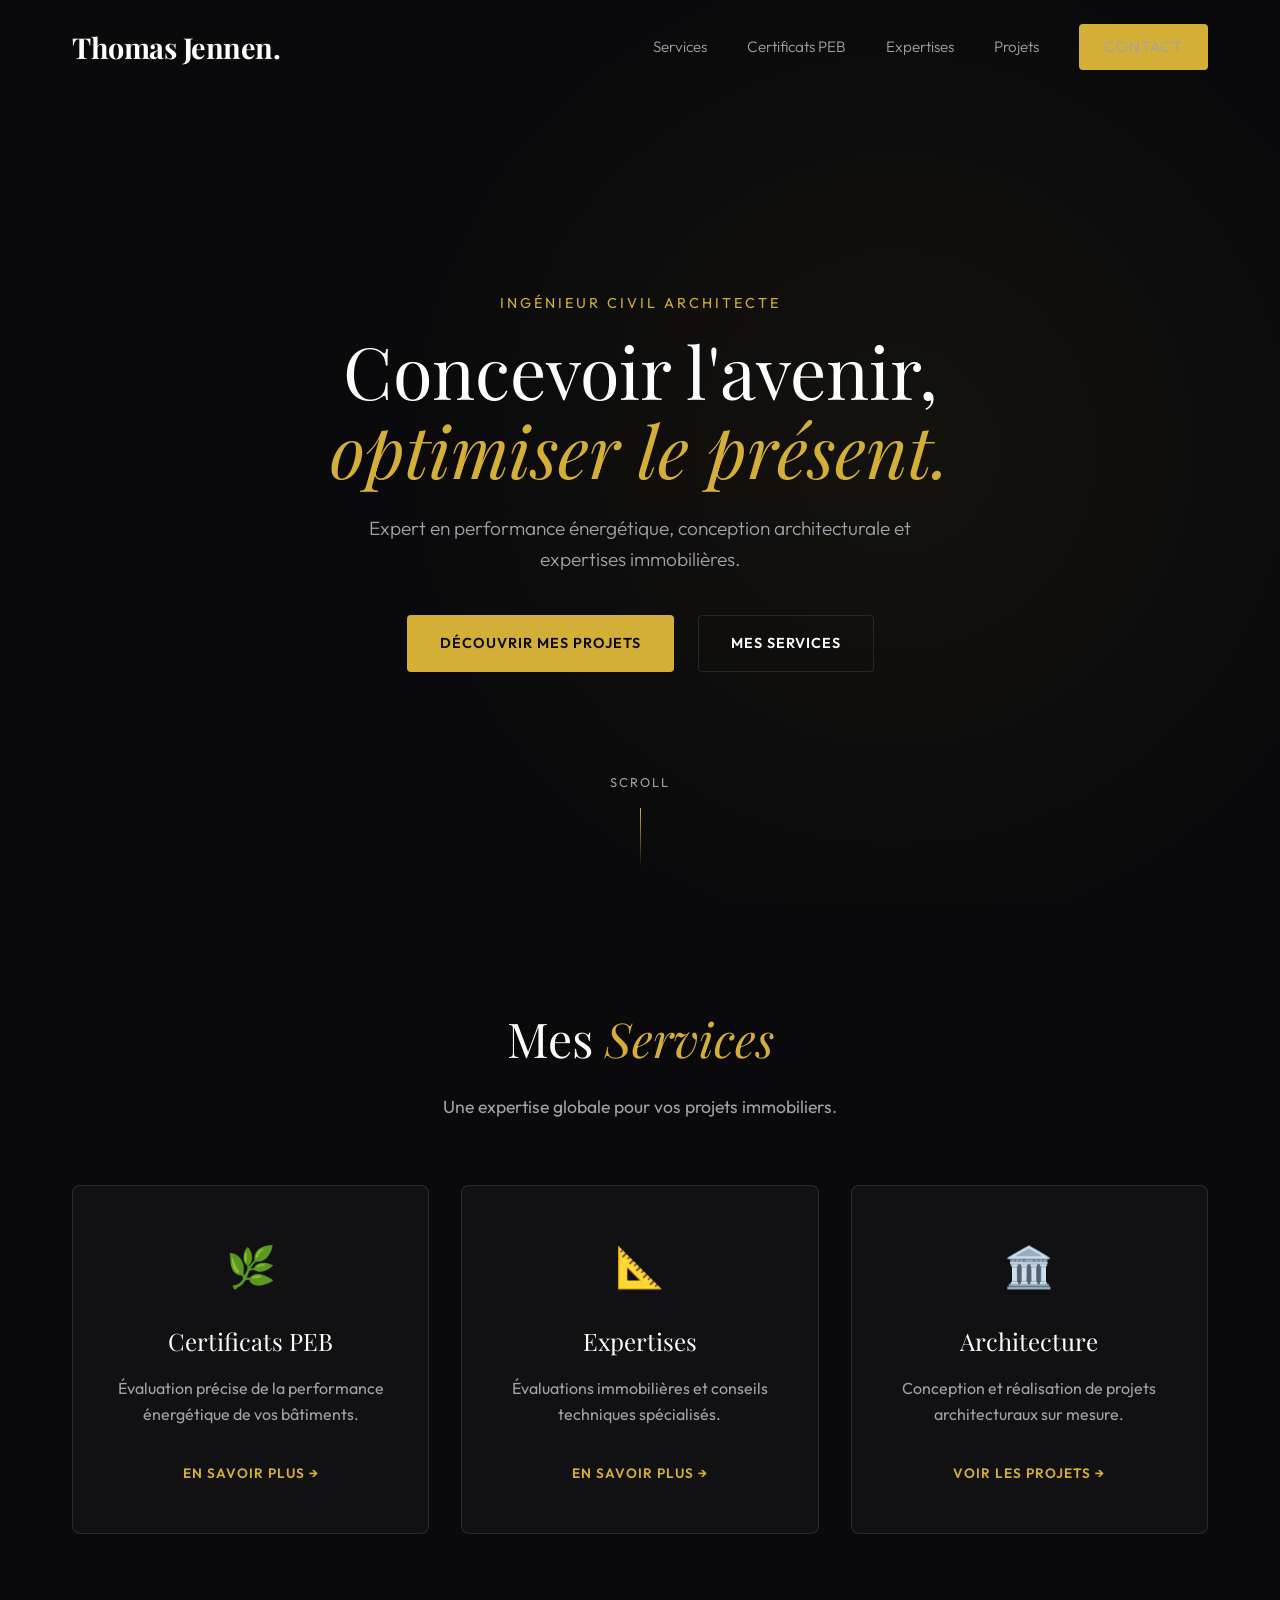
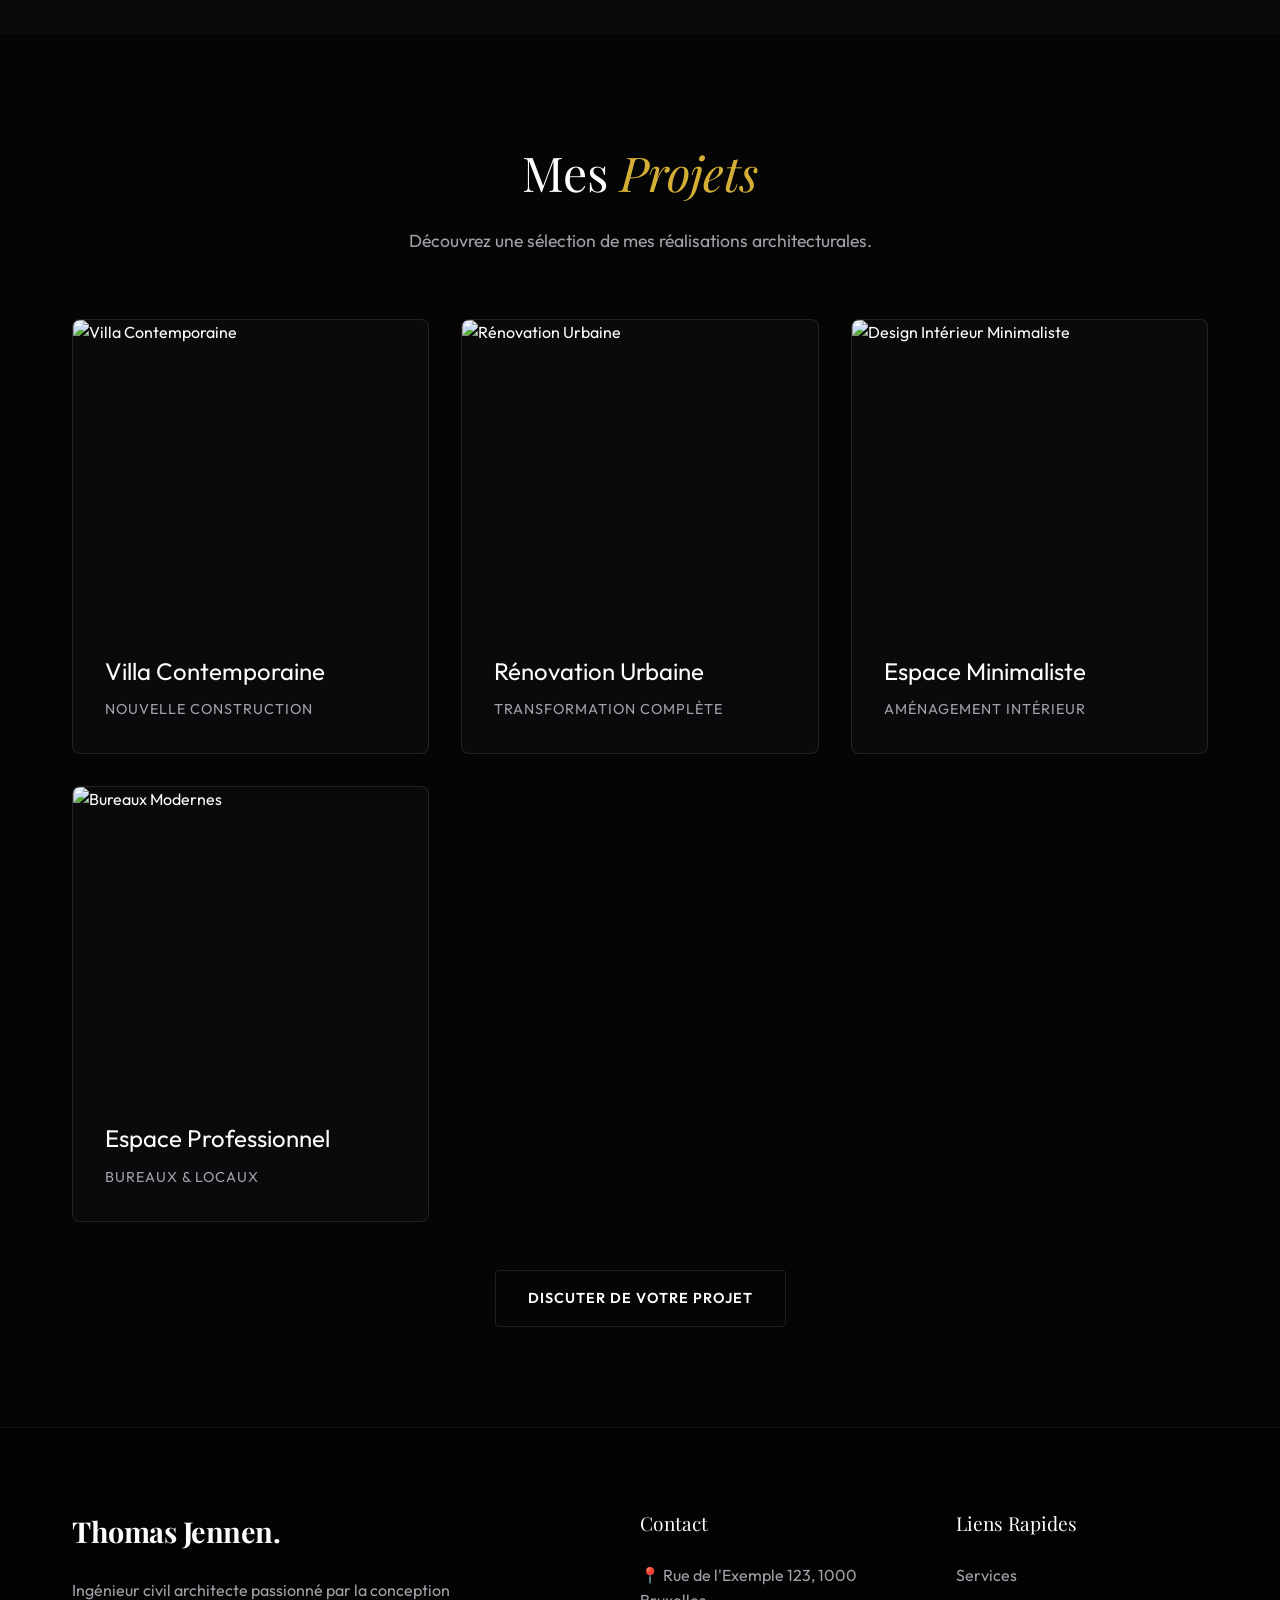
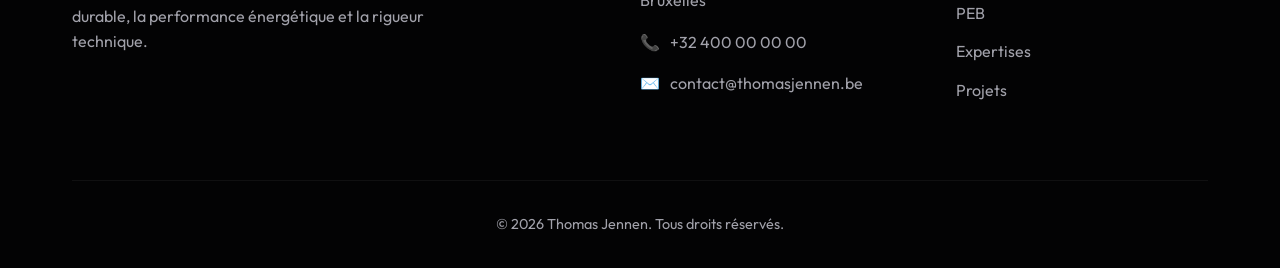
==== index.html @ ba79830c "test 2" ====
<!DOCTYPE html>
<html lang="fr">
<head>
    <meta charset="UTF-8">
    <meta name="viewport" content="width=device-width, initial-scale=1.0">
    <title>Thomas Jennen - Ingénieur civil architecte</title>
    <meta name="description" content="Portfolio de Thomas Jennen, Ingénieur civil architecte. Expertise et Certificats PEB.">
    <!-- Google Fonts -->
    <link rel="preconnect" href="https://fonts.googleapis.com">
    <link rel="preconnect" href="https://fonts.gstatic.com" crossorigin>
    <link href="https://fonts.googleapis.com/css2?family=Outfit:wght@300;400;600;800&family=Playfair+Display:ital,wght@0,400;0,700;1,400&display=swap" rel="stylesheet">
    <link rel="stylesheet" href="styles.css">
</head>
<body>

    <!-- Navigation -->
    <nav class="navbar" id="navbar">
        <div class="nav-container">
            <a href="#" class="logo">Thomas Jennen.</a>
            <ul class="nav-links">
                <li><a href="#services">Services</a></li>
                <li><a href="peb.html">Certificats PEB</a></li>
                <li><a href="expertises.html">Expertises</a></li>
                <li><a href="#projets">Projets</a></li>
                <li><a href="#contact" class="btn-primary-small">Contact</a></li>
            </ul>
            <div class="hamburger">
                <span></span>
                <span></span>
                <span></span>
            </div>
        </div>
    </nav>

    <!-- Hero Section -->
    <header class="hero" id="home">
        <div class="hero-content reveal">
            <p class="subtitle">Ingénieur civil architecte</p>
            <h1>Concevoir l'avenir, <br><span class="highlight">optimiser le présent.</span></h1>
            <p class="hero-description">Expert en performance énergétique, conception architecturale et expertises immobilières.</p>
            <div class="hero-actions">
                <a href="#projets" class="btn-primary">Découvrir mes projets</a>
                <a href="#services" class="btn-secondary">Mes services</a>
            </div>
        </div>
        <div class="hero-scroll-indicator">
            <span>Scroll</span>
            <div class="line"></div>
        </div>
    </header>

    <!-- Services Overview -->
    <section class="services section" id="services">
        <div class="container">
            <div class="section-header reveal">
                <h2>Mes <span class="highlight">Services</span></h2>
                <p>Une expertise globale pour vos projets immobiliers.</p>
            </div>
            <div class="services-grid">
                <div class="service-card reveal" style="transition-delay: 0.1s;">
                    <div class="icon">🌿</div>
                    <h3>Certificats PEB</h3>
                    <p>Évaluation précise de la performance énergétique de vos bâtiments.</p>
                    <a href="peb.html" class="service-link">En savoir plus &rarr;</a>
                </div>
                <div class="service-card reveal" style="transition-delay: 0.2s;">
                    <div class="icon">📐</div>
                    <h3>Expertises</h3>
                    <p>Évaluations immobilières et conseils techniques spécialisés.</p>
                    <a href="expertises.html" class="service-link">En savoir plus &rarr;</a>
                </div>
                <div class="service-card reveal" style="transition-delay: 0.3s;">
                    <div class="icon">🏛️</div>
                    <h3>Architecture</h3>
                    <p>Conception et réalisation de projets architecturaux sur mesure.</p>
                    <a href="#projets" class="service-link">Voir les projets &rarr;</a>
                </div>
            </div>
        </div>
    </section>

    <!-- Projects Section -->
    <section class="projects section dark-bg" id="projets">
        <div class="container">
            <div class="section-header reveal">
                <h2>Mes <span class="highlight">Projets</span></h2>
                <p>Découvrez une sélection de mes réalisations architecturales.</p>
            </div>
            
            <div class="projects-grid">
                <!-- Project 1 -->
                <a href="project.html?id=1" class="project-card reveal">
                    <div class="project-img">
                        <img src="https://images.unsplash.com/photo-1613490901591-ce5840924905?ixlib=rb-4.0.3&auto=format&fit=crop&w=800&q=80" alt="Villa Contemporaine">
                    </div>
                    <div class="project-info">
                        <h3>Villa Contemporaine</h3>
                        <p>Nouvelle construction</p>
                    </div>
                </a>
                
                <!-- Project 2 -->
                <a href="project.html?id=2" class="project-card reveal" style="transition-delay: 0.1s;">
                    <div class="project-img">
                        <img src="https://images.unsplash.com/photo-1545324418-cc1a3fa10c00?ixlib=rb-4.0.3&auto=format&fit=crop&w=800&q=80" alt="Rénovation Urbaine">
                    </div>
                    <div class="project-info">
                        <h3>Rénovation Urbaine</h3>
                        <p>Transformation complète</p>
                    </div>
                </a>

                <!-- Project 3 -->
                <a href="project.html?id=3" class="project-card reveal" style="transition-delay: 0.2s;">
                    <div class="project-img">
                        <img src="https://images.unsplash.com/photo-1502672260266-1c1c24240f58?ixlib=rb-4.0.3&auto=format&fit=crop&w=800&q=80" alt="Design Intérieur Minimaliste">
                    </div>
                    <div class="project-info">
                        <h3>Espace Minimaliste</h3>
                        <p>Aménagement intérieur</p>
                    </div>
                </a>
                <!-- Project 4 -->
                <a href="project.html?id=4" class="project-card reveal" style="transition-delay: 0.3s;">
                    <div class="project-img">
                        <img src="https://images.unsplash.com/photo-1528909514045-2f4461f0fb98?ixlib=rb-4.0.3&auto=format&fit=crop&w=800&q=80" alt="Bureaux Modernes">
                    </div>
                    <div class="project-info">
                        <h3>Espace Professionnel</h3>
                        <p>Bureaux & locaux</p>
                    </div>
                </a>
            </div>
            
            <div class="text-center mt-5">
                 <a href="#contact" class="btn-secondary">Discuter de votre projet</a>
            </div>
        </div>
    </section>

    <!-- Footer / Contact -->
    <footer class="footer" id="contact">
        <div class="container">
            <div class="footer-grid">
                <div class="footer-about">
                    <a href="#" class="logo">Thomas Jennen.</a>
                    <p>Ingénieur civil architecte passionné par la conception durable, la performance énergétique et la rigueur technique.</p>
                </div>
                <div class="footer-contact">
                    <h4>Contact</h4>
                    <p>📍 Rue de l'Exemple 123, 1000 Bruxelles</p>
                    <p>📞 <a href="tel:+32400000000">+32 400 00 00 00</a></p>
                    <p>✉️ <a href="mailto:contact@thomasjennen.be">contact@thomasjennen.be</a></p>
                </div>
                <div class="footer-links">
                    <h4>Liens Rapides</h4>
                    <ul>
                        <li><a href="#services">Services</a></li>
                        <li><a href="peb.html">PEB</a></li>
                        <li><a href="expertises.html">Expertises</a></li>
                        <li><a href="#projets">Projets</a></li>
                    </ul>
                </div>
            </div>
            <div class="footer-bottom">
                <p>&copy; 2026 Thomas Jennen. Tous droits réservés.</p>
            </div>
        </div>
    </footer>

    <script src="script.js"></script>
</body>
</html>
---- styles.css ----
/* =========================================
   CSS Variables & Theme Setup
   ========================================= */
   :root {
    /* Color Palette - Premium Dark Theme First with Warm Accents */
    --bg-dark: #0a0a0c;
    --bg-darker: #050506;
    --bg-card: rgba(255, 255, 255, 0.03);
    --bg-card-hover: rgba(255, 255, 255, 0.08);
    
    --text-primary: #fdfdfd;
    --text-secondary: #a1a1aa;
    
    --accent-color: #d4af37; /* Warm gold */
    --accent-hover: #f1c40f;
    --accent-light: rgba(212, 175, 55, 0.1);

    --border-color: rgba(255, 255, 255, 0.1);

    /* Typography */
    --font-primary: 'Outfit', sans-serif;
    --font-heading: 'Playfair Display', serif;

    /* Spacing & Layout */
    --container-width: 1200px;
    --section-padding: 100px 0;
    
    /* Effects */
    --glass-blur: blur(12px);
    --transition: all 0.3s cubic-bezier(0.25, 0.46, 0.45, 0.94);
}

/* =========================================
   Reset & Base Styles
   ========================================= */
* {
    margin: 0;
    padding: 0;
    box-sizing: border-box;
}

html {
    scroll-behavior: smooth;
    background-color: var(--bg-dark);
    color: var(--text-primary);
    font-family: var(--font-primary);
    line-height: 1.6;
}

body {
    overflow-x: hidden;
}

img {
    max-width: 100%;
    height: auto;
    display: block;
}

a {
    text-decoration: none;
    color: inherit;
    transition: var(--transition);
}

h1, h2, h3, h4, .logo {
    font-family: var(--font-heading);
    font-weight: 400;
}

.highlight {
    color: var(--accent-color);
    font-style: italic;
}

.container {
    max-width: var(--container-width);
    margin: 0 auto;
    padding: 0 2rem;
}

.section {
    padding: var(--section-padding);
}

.dark-bg {
    background-color: var(--bg-darker);
}

.text-center { text-align: center; }
.mt-4 { margin-top: 2rem; }
.mt-5 { margin-top: 3rem; }

/* =========================================
   Buttons
   ========================================= */
.btn-primary, .btn-secondary, .btn-primary-small {
    display: inline-block;
    padding: 1rem 2rem;
    border-radius: 4px;
    font-weight: 600;
    letter-spacing: 1px;
    text-transform: uppercase;
    font-size: 0.9rem;
    transition: var(--transition);
    cursor: pointer;
    border: 1px solid transparent;
}

.btn-primary {
    background-color: var(--accent-color);
    color: var(--bg-dark);
}

.btn-primary:hover {
    background-color: var(--accent-hover);
    transform: translateY(-3px);
    box-shadow: 0 10px 20px rgba(212, 175, 55, 0.2);
}

.btn-secondary {
    background-color: transparent;
    color: var(--text-primary);
    border: 1px solid var(--border-color);
}

.btn-secondary:hover {
    border-color: var(--accent-color);
    color: var(--accent-color);
    transform: translateY(-3px);
}

.btn-primary-small {
    padding: 0.6rem 1.5rem;
    background-color: var(--accent-color);
    color: var(--bg-dark);
}
.btn-primary-small:hover {
    background-color: var(--accent-hover);
}

/* =========================================
   Navigation
   ========================================= */
.navbar {
    position: fixed;
    top: 0;
    left: 0;
    width: 100%;
    z-index: 1000;
    padding: 1.5rem 0;
    transition: var(--transition);
}

.navbar.scrolled {
    background: rgba(10, 10, 12, 0.85);
    backdrop-filter: var(--glass-blur);
    -webkit-backdrop-filter: var(--glass-blur);
    padding: 1rem 0;
    border-bottom: 1px solid var(--border-color);
}

.nav-container {
    max-width: var(--container-width);
    margin: 0 auto;
    padding: 0 2rem;
    display: flex;
    justify-content: space-between;
    align-items: center;
}

.logo {
    font-size: 1.8rem;
    font-weight: 700;
    color: var(--text-primary);
    letter-spacing: -0.5px;
}

.nav-links {
    display: flex;
    list-style: none;
    align-items: center;
    gap: 2.5rem;
}

.nav-links a {
    font-size: 0.95rem;
    font-weight: 300;
    color: var(--text-secondary);
}

.nav-links a:hover {
    color: var(--accent-color);
}

.hamburger {
    display: none;
    cursor: pointer;
    flex-direction: column;
    gap: 6px;
    z-index: 1001;
}

.hamburger span {
    width: 30px;
    height: 2px;
    background-color: var(--text-primary);
    transition: var(--transition);
}

/* =========================================
   Hero Section
   ========================================= */
.hero {
    height: 100vh;
    min-height: 700px;
    display: flex;
    align-items: center;
    position: relative;
    padding: 0 2rem;
    background: radial-gradient(circle at 70% 50%, rgba(212, 175, 55, 0.05) 0%, transparent 50%);
}

.hero::before {
    content: '';
    position: absolute;
    top: 0; left: 0; right: 0; bottom: 0;
    background-image: url('https://images.unsplash.com/photo-1600585154340-be6161a56a0c?ixlib=rb-4.0.3&auto=format&fit=crop&w=1920&q=80');
    background-size: cover;
    background-position: center;
    opacity: 0.15;
    z-index: -1;
    filter: grayscale(100%);
}

.hero-content {
    max-width: 800px;
    margin: 0 auto;
    text-align: center;
    margin-top: 4rem;
}

.hero .subtitle {
    text-transform: uppercase;
    letter-spacing: 3px;
    font-size: 0.9rem;
    color: var(--accent-color);
    margin-bottom: 1rem;
}

.hero h1 {
    font-size: 4.5rem;
    line-height: 1.1;
    margin-bottom: 1.5rem;
}

.hero-description {
    font-size: 1.2rem;
    color: var(--text-secondary);
    max-width: 600px;
    margin: 0 auto 2.5rem;
    font-weight: 300;
}

.hero-actions {
    display: flex;
    gap: 1.5rem;
    justify-content: center;
}

.hero-scroll-indicator {
    position: absolute;
    bottom: 2rem;
    left: 50%;
    transform: translateX(-50%);
    display: flex;
    flex-direction: column;
    align-items: center;
    gap: 1rem;
    color: var(--text-secondary);
    font-size: 0.8rem;
    text-transform: uppercase;
    letter-spacing: 2px;
}

.hero-scroll-indicator .line {
    width: 1px;
    height: 60px;
    background: linear-gradient(to bottom, var(--accent-color), transparent);
    animation: scrollLine 2s infinite ease-in-out;
}

@keyframes scrollLine {
    0% { transform: scaleY(0); transform-origin: top; }
    50% { transform: scaleY(1); transform-origin: top; }
    50.1% { transform: scaleY(1); transform-origin: bottom; }
    100% { transform: scaleY(0); transform-origin: bottom; }
}

/* =========================================
   Section Headers
   ========================================= */
.section-header {
    text-align: center;
    margin-bottom: 4rem;
}

.section-header h2 {
    font-size: 3rem;
    margin-bottom: 1rem;
}

.section-header p {
    color: var(--text-secondary);
    font-size: 1.1rem;
    max-width: 600px;
    margin: 0 auto;
}

/* =========================================
   Services Overview
   ========================================= */
.services-grid {
    display: grid;
    grid-template-columns: repeat(auto-fit, minmax(300px, 1fr));
    gap: 2rem;
}

.service-card {
    background: var(--bg-card);
    padding: 3rem 2rem;
    border-radius: 8px;
    border: 1px solid var(--border-color);
    transition: var(--transition);
    text-align: center;
}

.service-card:hover {
    transform: translateY(-10px);
    background: var(--bg-card-hover);
    border-color: var(--accent-light);
}

.service-card .icon {
    font-size: 2.5rem;
    margin-bottom: 1.5rem;
    color: var(--accent-color);
}

.service-card h3 {
    font-size: 1.5rem;
    margin-bottom: 1rem;
}

.service-card p {
    color: var(--text-secondary);
    margin-bottom: 2rem;
}

.service-link {
    color: var(--accent-color);
    font-weight: 600;
    text-transform: uppercase;
    letter-spacing: 1px;
    font-size: 0.85rem;
}

.service-link:hover {
    letter-spacing: 2px;
}

/* =========================================
   PEB Pricing Table
   ========================================= */
.pricing-container {
    background: var(--bg-card);
    border: 1px solid var(--border-color);
    border-radius: 12px;
    padding: 3rem;
    margin-bottom: 5rem;
}

.pricing-container h3 {
    text-align: center;
    font-size: 2rem;
    margin-bottom: 2rem;
    font-family: var(--font-primary);
    font-weight: 300;
}

.table-wrapper {
    overflow-x: auto;
}

.pricing-table {
    width: 100%;
    border-collapse: collapse;
    text-align: left;
}

.pricing-table th, .pricing-table td {
    padding: 1.2rem;
    border-bottom: 1px solid var(--border-color);
}

.pricing-table th {
    color: var(--text-secondary);
    font-weight: 400;
    text-transform: uppercase;
    letter-spacing: 1px;
    font-size: 0.85rem;
}

.pricing-table td strong {
    color: var(--accent-color);
    font-size: 1.2rem;
}

.pricing-table tbody tr {
    transition: var(--transition);
}

.pricing-table tbody tr:hover {
    background-color: rgba(255, 255, 255, 0.02);
}

/* =========================================
   Masonry Gallery
   ========================================= */
.gallery-container h3 {
    text-align: center;
    font-size: 2rem;
    margin-bottom: 2rem;
    font-family: var(--font-primary);
    font-weight: 300;
}

.masonry-gallery {
    display: grid;
    grid-template-columns: repeat(auto-fit, minmax(280px, 1fr));
    grid-auto-rows: 250px;
    gap: 1.5rem;
}

/* Make some items span more columns/rows for masonry effect */
@media (min-width: 768px) {
    .masonry-gallery .gallery-item:nth-child(1) { grid-column: span 2; grid-row: span 2; }
    .masonry-gallery .gallery-item:nth-child(4) { grid-column: span 2; }
}

.gallery-item {
    position: relative;
    border-radius: 8px;
    overflow: hidden;
    cursor: pointer;
}

.gallery-item img {
    width: 100%;
    height: 100%;
    object-fit: cover;
    transition: transform 0.7s cubic-bezier(0.25, 0.46, 0.45, 0.94);
}

.gallery-item:hover img {
    transform: scale(1.05);
}

.gallery-item .overlay {
    position: absolute;
    bottom: 0; left: 0; right: 0;
    padding: 2rem 1rem 1rem;
    background: linear-gradient(to top, rgba(0,0,0,0.8), transparent);
    color: #fff;
    transform: translateY(20px);
    opacity: 0;
    transition: var(--transition);
}

.gallery-item:hover .overlay {
    transform: translateY(0);
    opacity: 1;
}

.gallery-item .overlay span {
    font-weight: 600;
    letter-spacing: 1px;
    font-size: 0.9rem;
}

/* =========================================
   Photo Grid 4 Columns
   ========================================= */
.photo-grid-4 {
    display: grid;
    grid-template-columns: repeat(4, 1fr);
    gap: 1.5rem;
}

.photo-grid-4 .gallery-item {
    aspect-ratio: 1 / 1;
}

@media (max-width: 992px) {
    .photo-grid-4 {
        grid-template-columns: repeat(2, 1fr);
    }
}

@media (max-width: 576px) {
    .photo-grid-4 {
        grid-template-columns: 1fr;
    }
}

/* =========================================
   Expertises Section
   ========================================= */
.expertises-content {
    display: grid;
    grid-template-columns: 1fr 1fr;
    gap: 4rem;
    align-items: center;
}

.expertises .lead {
    font-size: 1.25rem;
    color: var(--text-primary);
    margin-bottom: 1.5rem;
}

.expertises p {
    color: var(--text-secondary);
    margin-bottom: 2rem;
}

.expertise-list {
    list-style: none;
    margin-bottom: 2rem;
}

.expertise-list li {
    margin-bottom: 1rem;
    display: flex;
    align-items: flex-start;
    gap: 1rem;
    color: var(--text-secondary);
}

.expertise-list li span {
    color: var(--accent-color);
}

.image-content {
    position: relative;
}

.image-content .main-img {
    border-radius: 8px;
    box-shadow: 0 20px 40px rgba(0,0,0,0.4);
}

.experience-badge {
    position: absolute;
    bottom: -30px;
    left: -30px;
    background: var(--bg-card);
    backdrop-filter: var(--glass-blur);
    -webkit-backdrop-filter: var(--glass-blur);
    border: 1px solid var(--border-color);
    padding: 2rem;
    border-radius: 8px;
    display: flex;
    flex-direction: column;
    align-items: center;
    justify-content: center;
    box-shadow: 0 10px 30px rgba(0,0,0,0.5);
}

.experience-badge .number {
    font-size: 3rem;
    font-weight: 800;
    color: var(--accent-color);
    line-height: 1;
}

.experience-badge .text {
    font-size: 0.85rem;
    text-transform: uppercase;
    letter-spacing: 1px;
    color: var(--text-secondary);
    margin-top: 0.5rem;
}

/* =========================================
   Projects Grid
   ========================================= */
.projects-grid {
    display: grid;
    grid-template-columns: repeat(auto-fill, minmax(350px, 1fr));
    gap: 2rem;
}

.project-card {
    display: block;
    background: var(--bg-dark);
    border-radius: 8px;
    overflow: hidden;
    border: 1px solid var(--border-color);
    transition: var(--transition);
}

.project-card:hover {
    transform: translateY(-10px);
    border-color: var(--accent-light);
    box-shadow: 0 20px 40px rgba(0,0,0,0.4);
}

.project-img {
    height: 300px;
    overflow: hidden;
}

.project-img img {
    width: 100%;
    height: 100%;
    object-fit: cover;
    transition: transform 0.7s ease;
}

.project-card:hover .project-img img {
    transform: scale(1.08);
}

.project-info {
    padding: 2rem;
}

.project-info h3 {
    font-size: 1.5rem;
    margin-bottom: 0.5rem;
    font-family: var(--font-primary);
    font-weight: 400;
}

.project-info p {
    color: var(--text-secondary);
    font-size: 0.9rem;
    text-transform: uppercase;
    letter-spacing: 1px;
}

/* =========================================
   Footer
   ========================================= */
.footer {
    background-color: #030304;
    padding: 5rem 0 2rem;
    border-top: 1px solid rgba(255,255,255,0.05);
}

.footer-grid {
    display: grid;
    grid-template-columns: 2fr 1fr 1fr;
    gap: 4rem;
    margin-bottom: 4rem;
}

.footer-about .logo {
    display: inline-block;
    margin-bottom: 1.5rem;
}

.footer-about p {
    color: var(--text-secondary);
    max-width: 400px;
}

.footer h4 {
    color: var(--text-primary);
    font-size: 1.2rem;
    margin-bottom: 1.5rem;
    font-weight: 400;
}

.footer-contact p {
    color: var(--text-secondary);
    margin-bottom: 1rem;
    display: flex;
    align-items: center;
    gap: 10px;
}

.footer-contact a:hover {
    color: var(--accent-color);
}

.footer-links ul {
    list-style: none;
}

.footer-links li {
    margin-bottom: 0.8rem;
}

.footer-links a {
    color: var(--text-secondary);
}

.footer-links a:hover {
    color: var(--accent-color);
    padding-left: 5px;
}

.footer-bottom {
    text-align: center;
    padding-top: 2rem;
    border-top: 1px solid rgba(255,255,255,0.05);
    color: var(--text-secondary);
    font-size: 0.9rem;
}

/* =========================================
   Animations & Reveals
   ========================================= */
.reveal {
    opacity: 0;
    transform: translateY(30px);
    transition: all 0.8s cubic-bezier(0.25, 0.46, 0.45, 0.94);
}

.reveal.active {
    opacity: 1;
    transform: translateY(0);
}

/* =========================================
   Responsive Design
   ========================================= */
@media (max-width: 992px) {
    .expertises-content {
        grid-template-columns: 1fr;
    }
    .image-content { margin-top: 3rem; }
    .footer-grid {
        grid-template-columns: 1fr 1fr;
    }
    .hero h1 { font-size: 3.5rem; }
}

@media (max-width: 768px) {
    .nav-links {
        position: fixed;
        top: 0; right: -100%;
        height: 100vh;
        width: 100%;
        background: var(--bg-darker);
        flex-direction: column;
        justify-content: center;
        transition: right 0.4s ease;
    }
    
    .nav-links.active { right: 0; }
    
    .hamburger { display: flex; }
    .hamburger.active span:nth-child(1) { transform: translateY(8px) rotate(45deg); }
    .hamburger.active span:nth-child(2) { opacity: 0; }
    .hamburger.active span:nth-child(3) { transform: translateY(-8px) rotate(-45deg); }

    .hero h1 { font-size: 2.8rem; }
    .hero-actions { flex-direction: column; }
    
    .footer-grid {
        grid-template-columns: 1fr;
        gap: 2rem;
    }
    
    .pricing-container { padding: 1.5rem; }
    .experience-badge { left: 10px; bottom: -20px; padding: 1rem; }
}
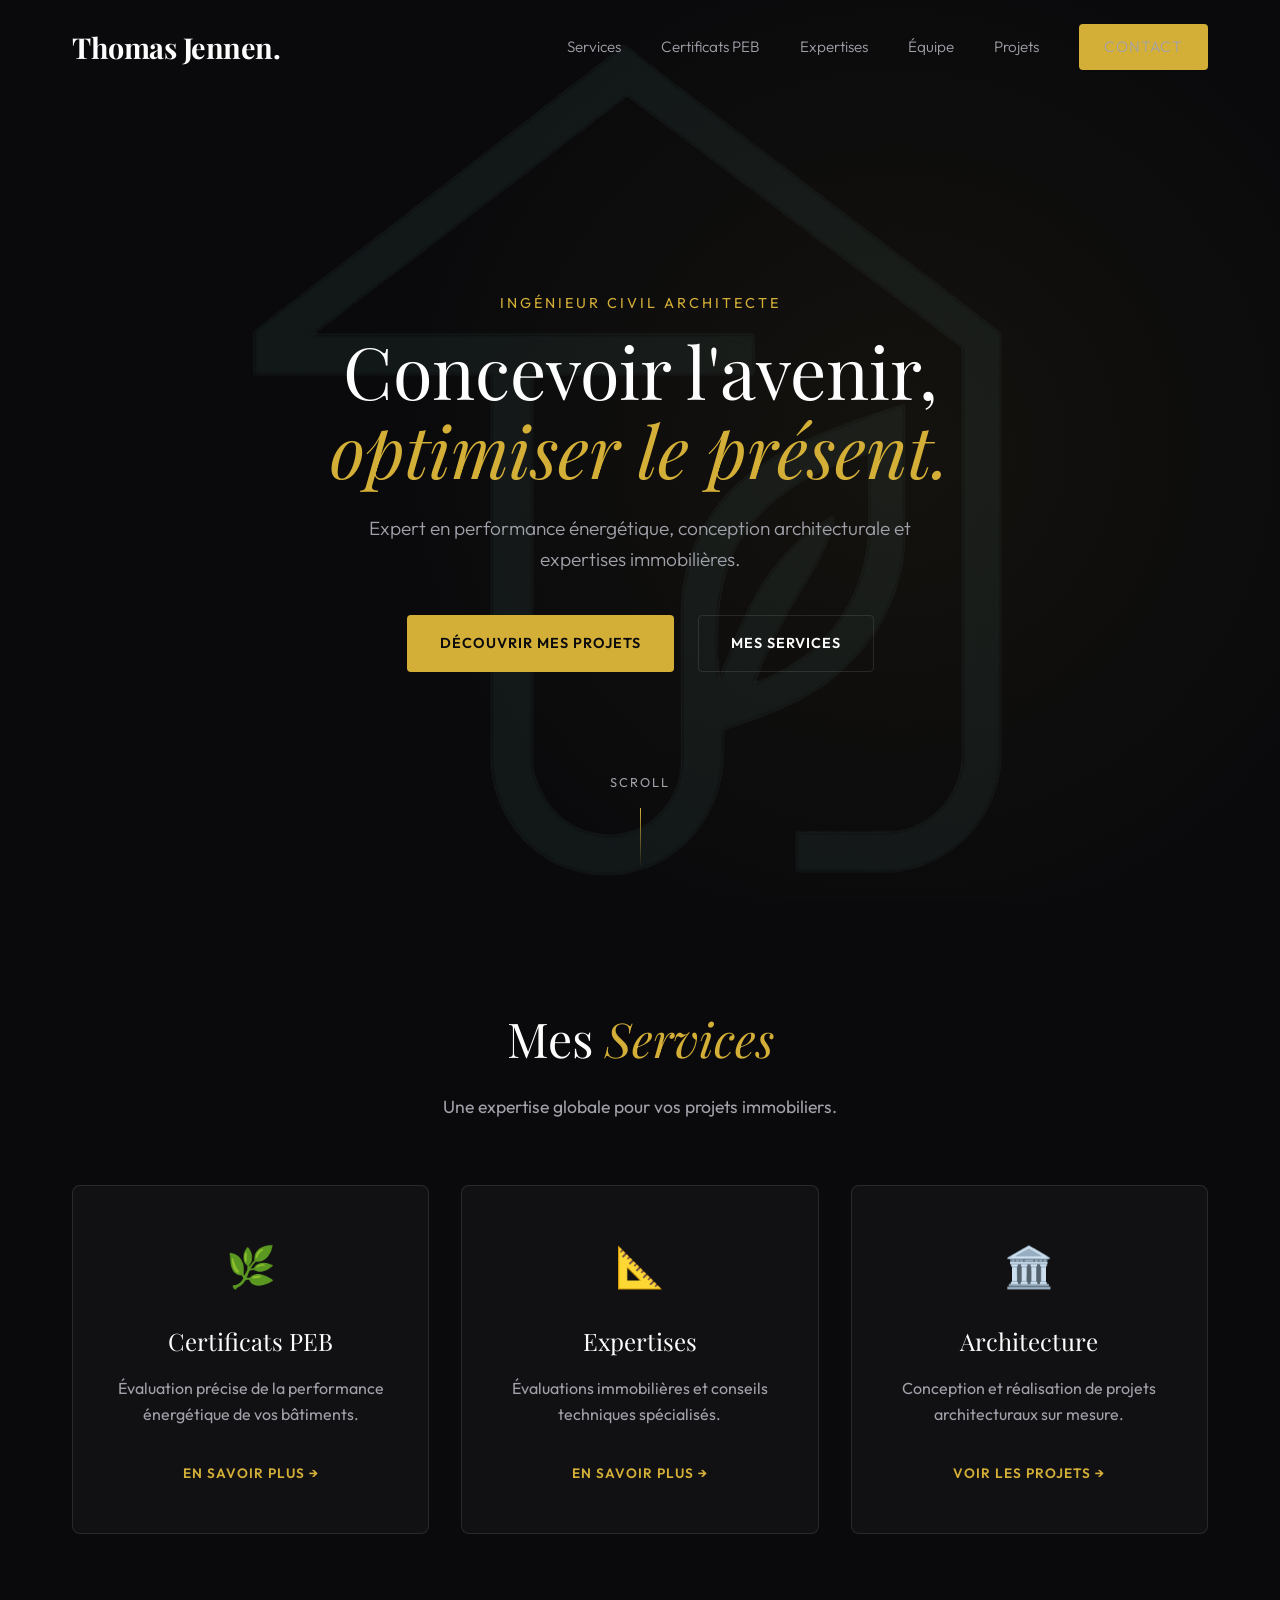
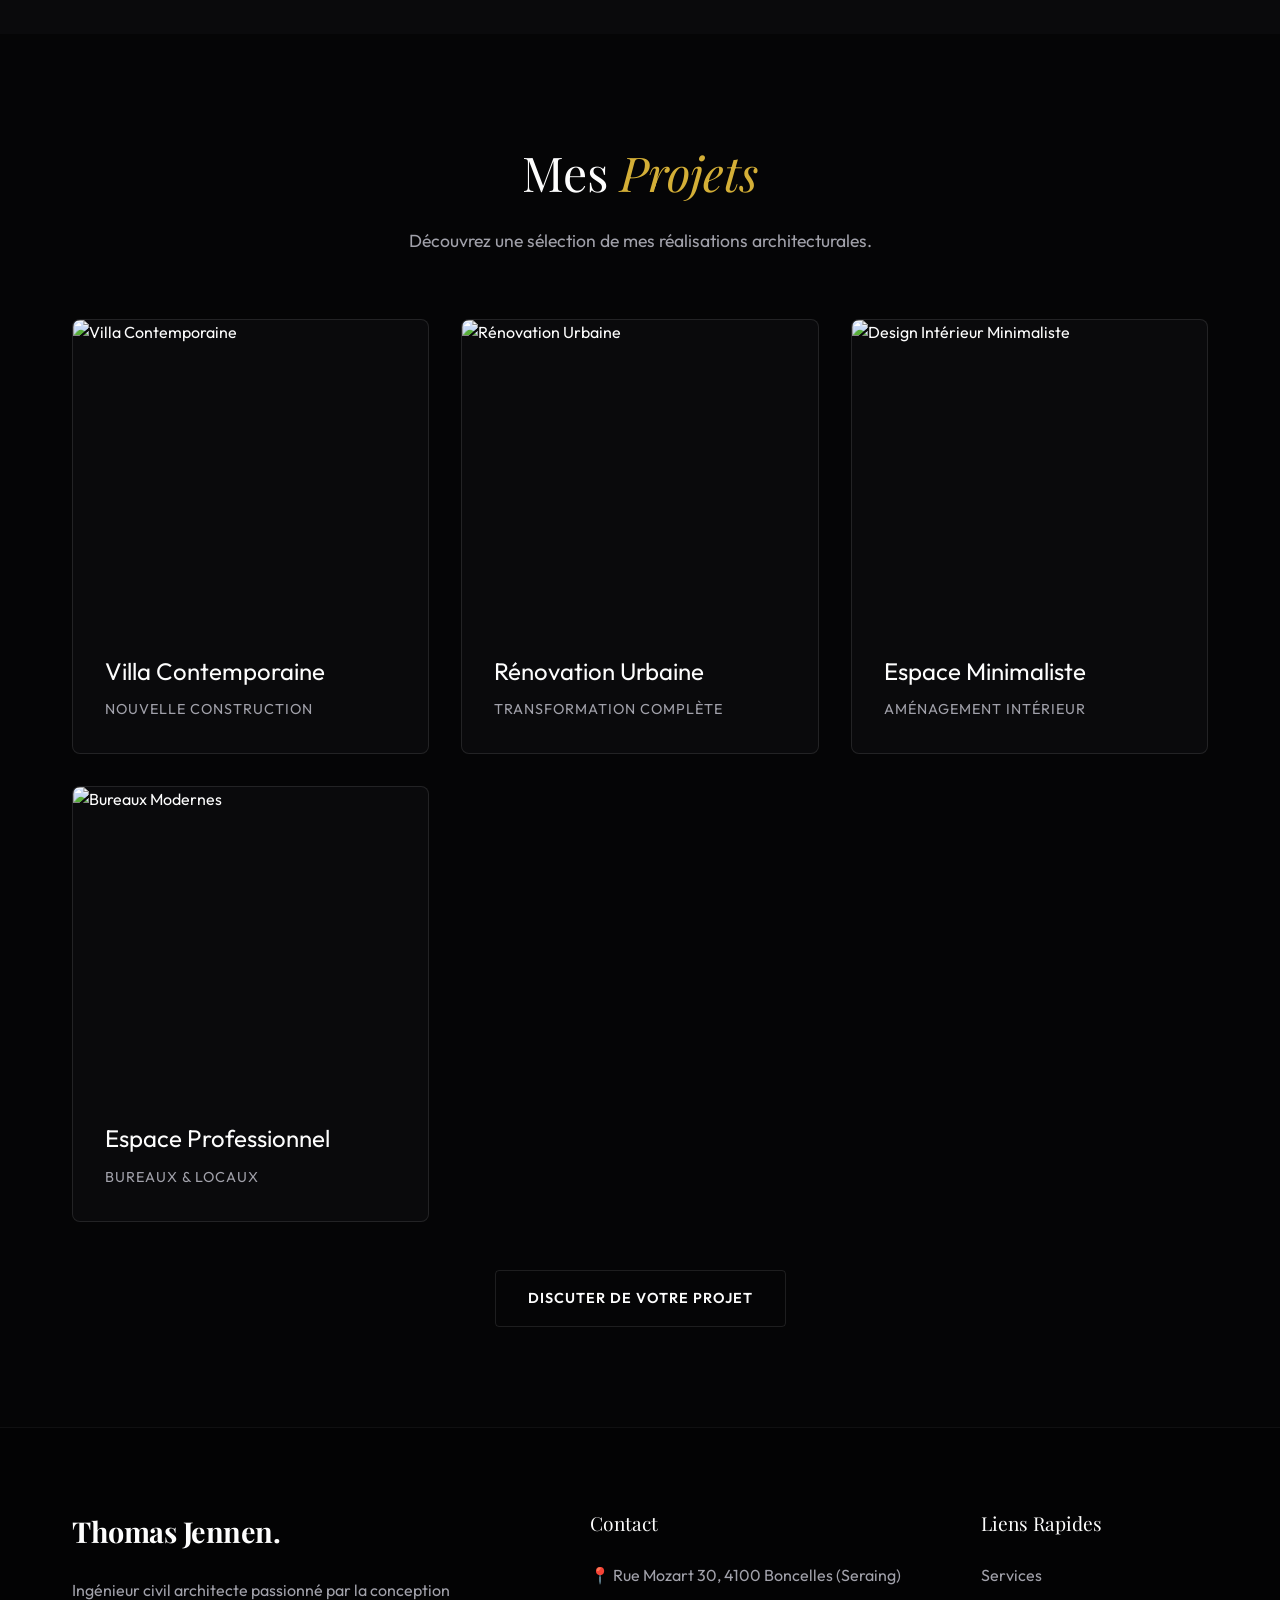
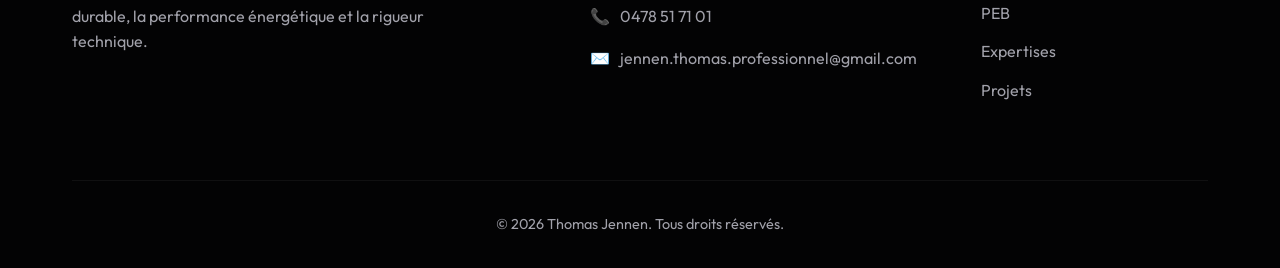
==== commit 330aceb1: "Test 5" ====
--- a/index.html
+++ b/index.html
@@ -21,6 +21,7 @@
                 <li><a href="#services">Services</a></li>
                 <li><a href="peb.html">Certificats PEB</a></li>
                 <li><a href="expertises.html">Expertises</a></li>
+                <li><a href="equipe.html" target="_blank">Équipe</a></li>
                 <li><a href="#projets">Projets</a></li>
                 <li><a href="#contact" class="btn-primary-small">Contact</a></li>
             </ul>
@@ -148,9 +149,9 @@
                 </div>
                 <div class="footer-contact">
                     <h4>Contact</h4>
-                    <p>📍 Rue de l'Exemple 123, 1000 Bruxelles</p>
-                    <p>📞 <a href="tel:+32400000000">+32 400 00 00 00</a></p>
-                    <p>✉️ <a href="mailto:contact@thomasjennen.be">contact@thomasjennen.be</a></p>
+                    <p>📍 Rue Mozart 30, 4100 Boncelles (Seraing)</p>
+                    <p>📞 <a href="tel:+32478517101">0478 51 71 01</a></p>
+                    <p>✉️ <a href="mailto:jennen.thomas.professionnel@gmail.com">jennen.thomas.professionnel@gmail.com</a></p>
                 </div>
                 <div class="footer-links">
                     <h4>Liens Rapides</h4>
--- a/styles.css
+++ b/styles.css
@@ -225,12 +225,12 @@
     content: '';
     position: absolute;
     top: 0; left: 0; right: 0; bottom: 0;
-    background-image: url('https://images.unsplash.com/photo-1600585154340-be6161a56a0c?ixlib=rb-4.0.3&auto=format&fit=crop&w=1920&q=80');
-    background-size: cover;
+    background-image: url('images/LOGO_Thomas_jennen_archi_vide.png');
+    background-size: contain;
     background-position: center;
+    background-repeat: no-repeat;
     opacity: 0.15;
     z-index: -1;
-    filter: grayscale(100%);
 }
 
 .hero-content {
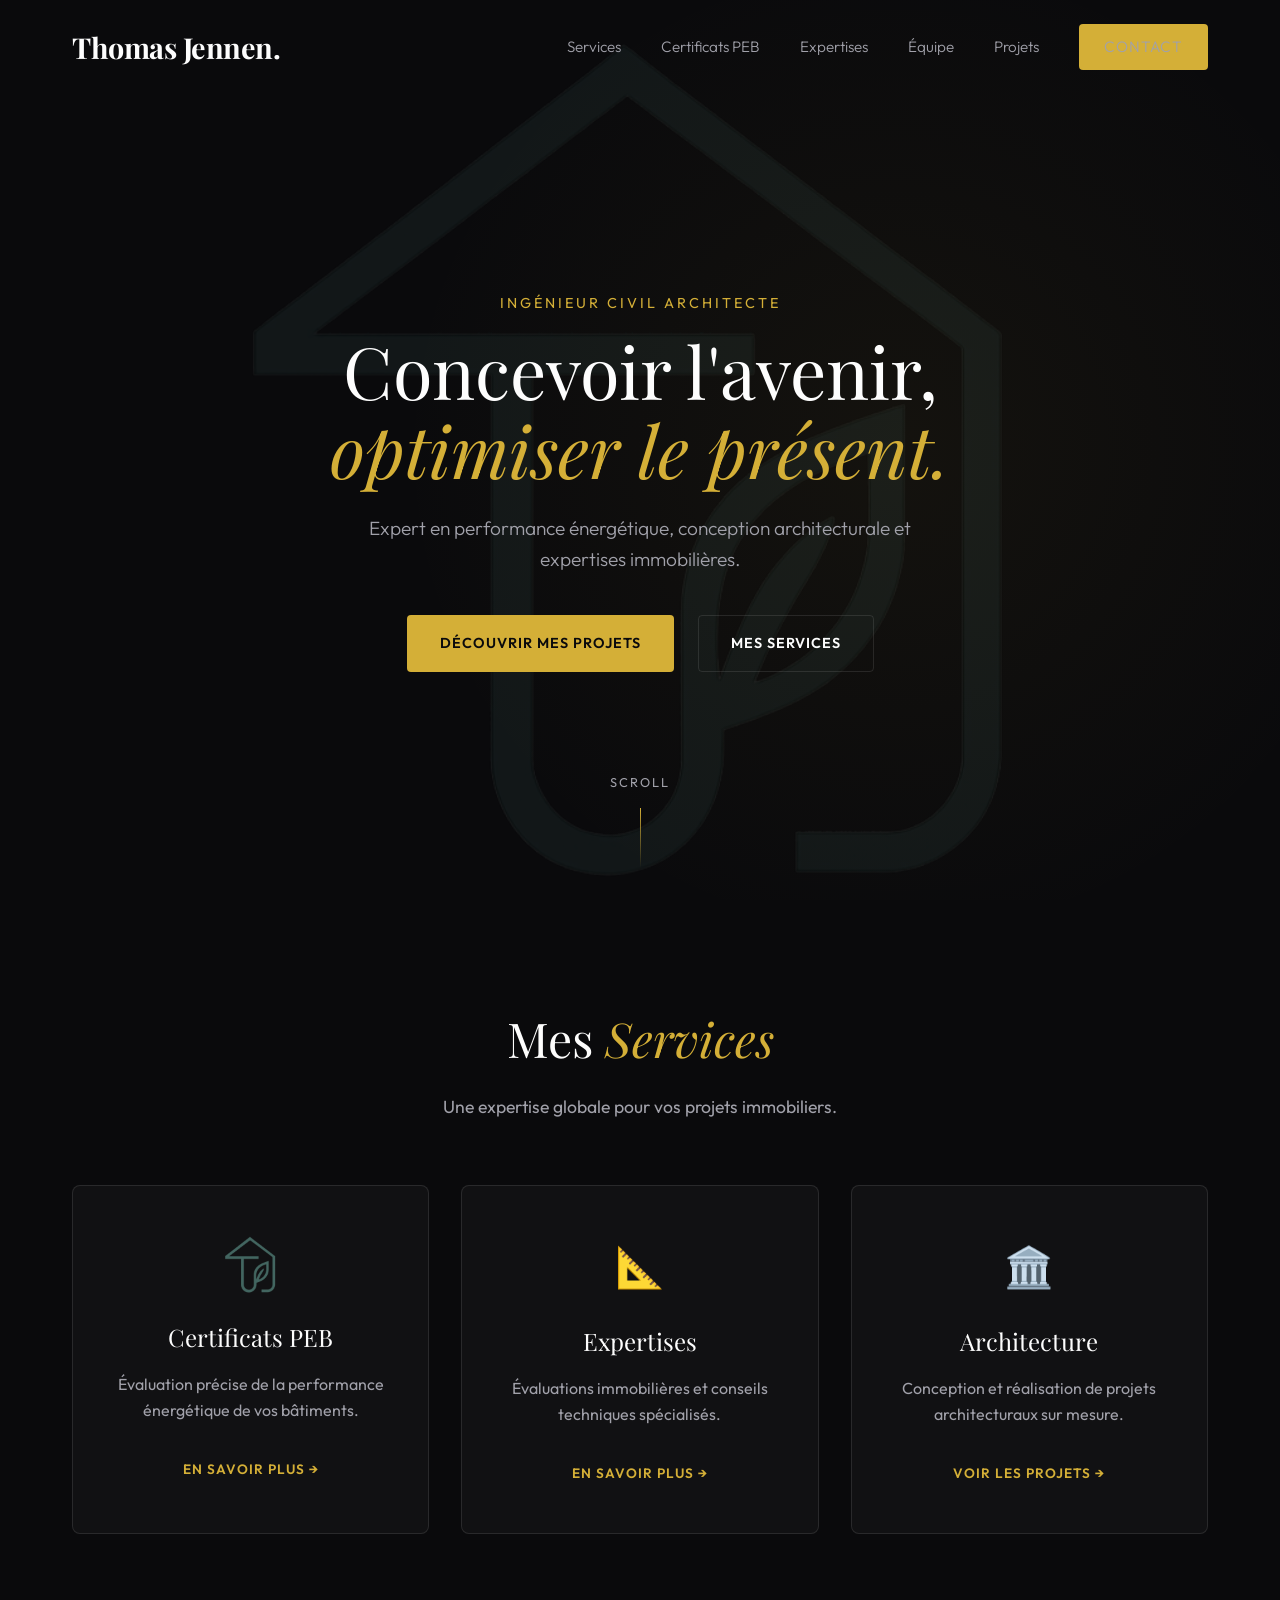
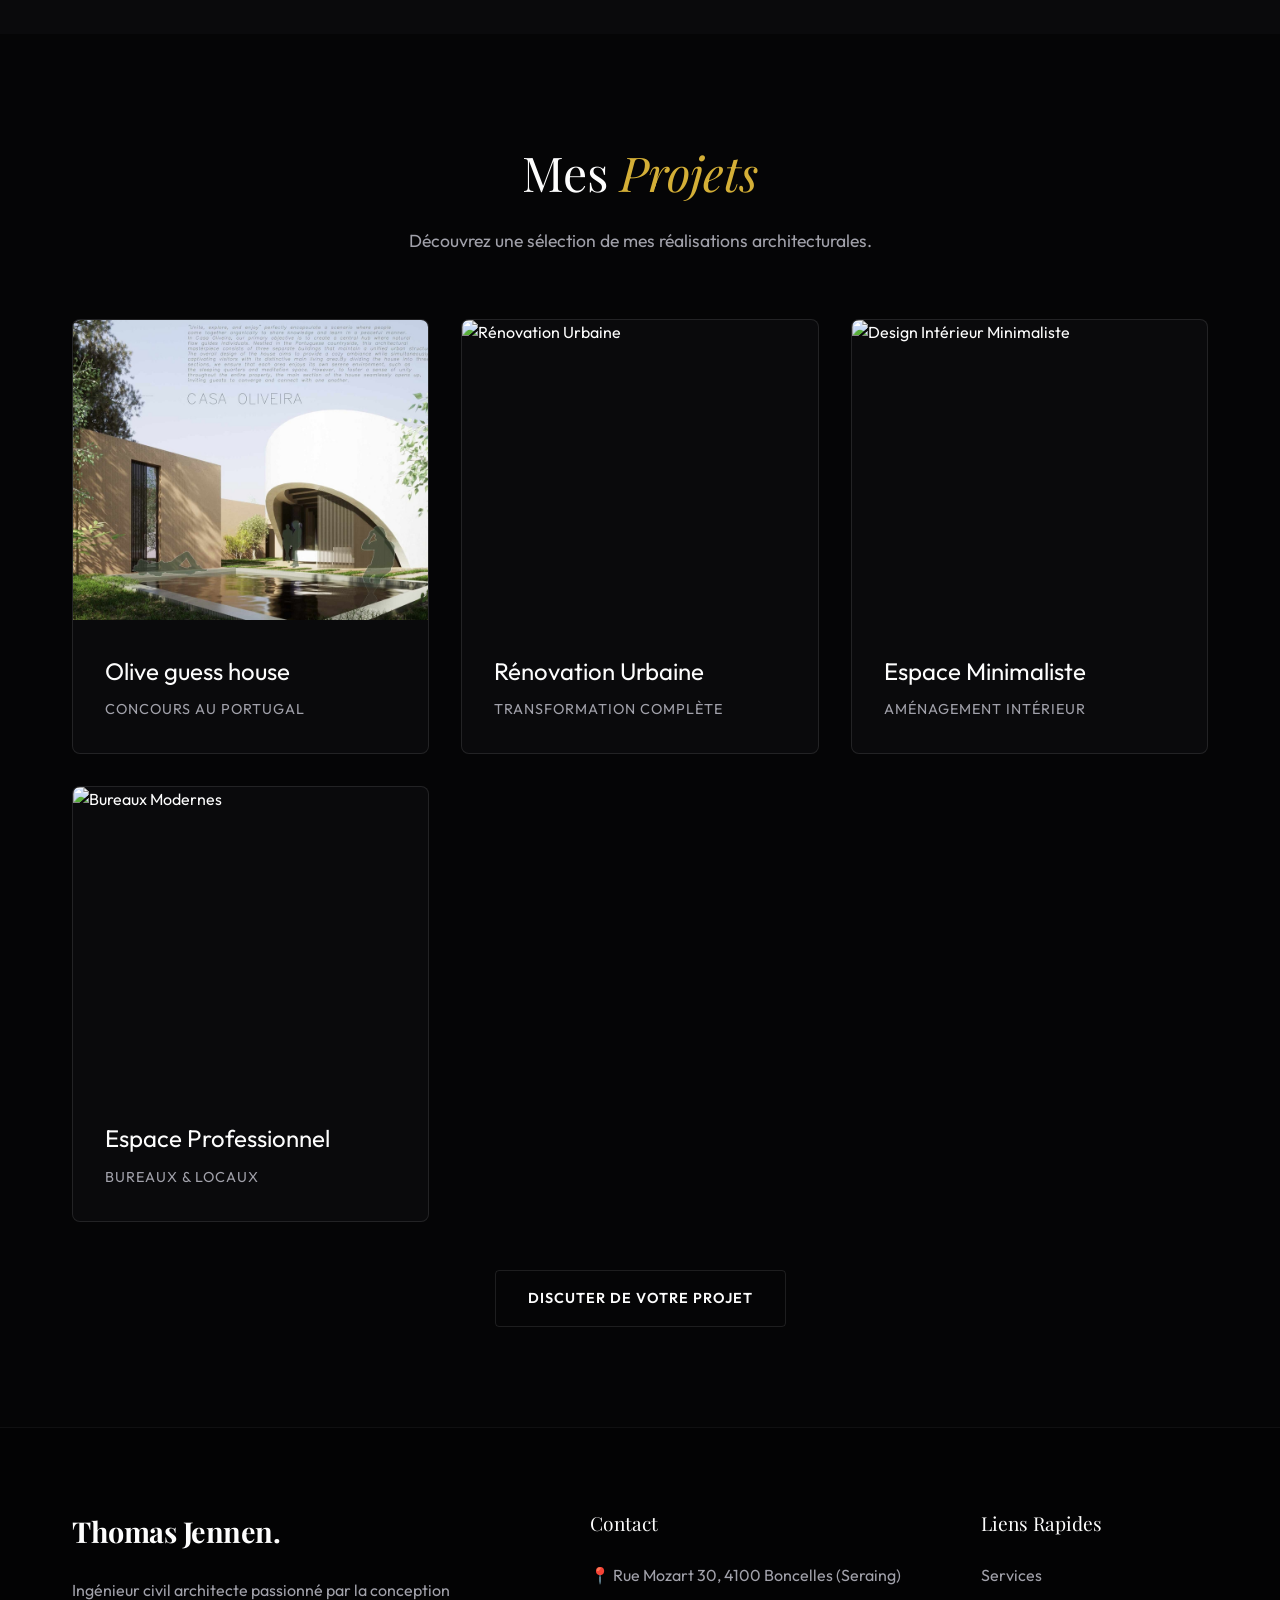
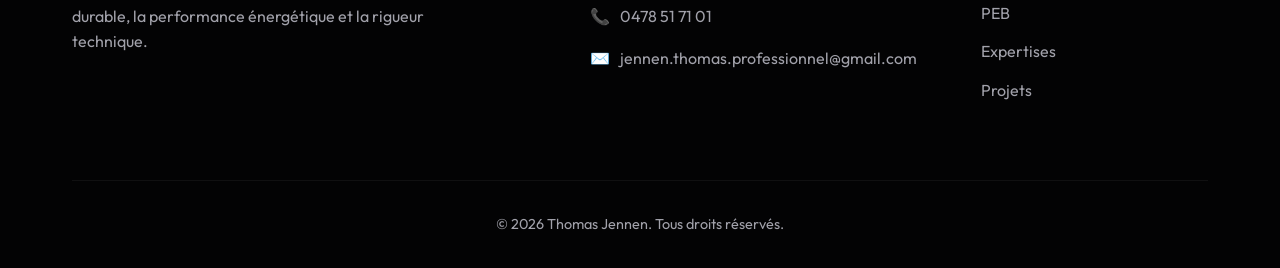
==== commit 2eec1079: "Test 6" ====
--- a/index.html
+++ b/index.html
@@ -59,7 +59,7 @@
             </div>
             <div class="services-grid">
                 <div class="service-card reveal" style="transition-delay: 0.1s;">
-                    <div class="icon">🌿</div>
+                    <div class="icon"><img src="images/LOGO_Thomas_jennen_archi_vide.png" alt="Logo PEB" style="height: 60px; margin: 0 auto;"></div>
                     <h3>Certificats PEB</h3>
                     <p>Évaluation précise de la performance énergétique de vos bâtiments.</p>
                     <a href="peb.html" class="service-link">En savoir plus &rarr;</a>
@@ -92,11 +92,11 @@
                 <!-- Project 1 -->
                 <a href="project.html?id=1" class="project-card reveal">
                     <div class="project-img">
-                        <img src="https://images.unsplash.com/photo-1613490901591-ce5840924905?ixlib=rb-4.0.3&auto=format&fit=crop&w=800&q=80" alt="Villa Contemporaine">
+                        <img src="images/Portugal_1.jpg" alt="Olive guess house">
                     </div>
                     <div class="project-info">
-                        <h3>Villa Contemporaine</h3>
-                        <p>Nouvelle construction</p>
+                        <h3>Olive guess house</h3>
+                        <p>Concours au Portugal</p>
                     </div>
                 </a>
                 
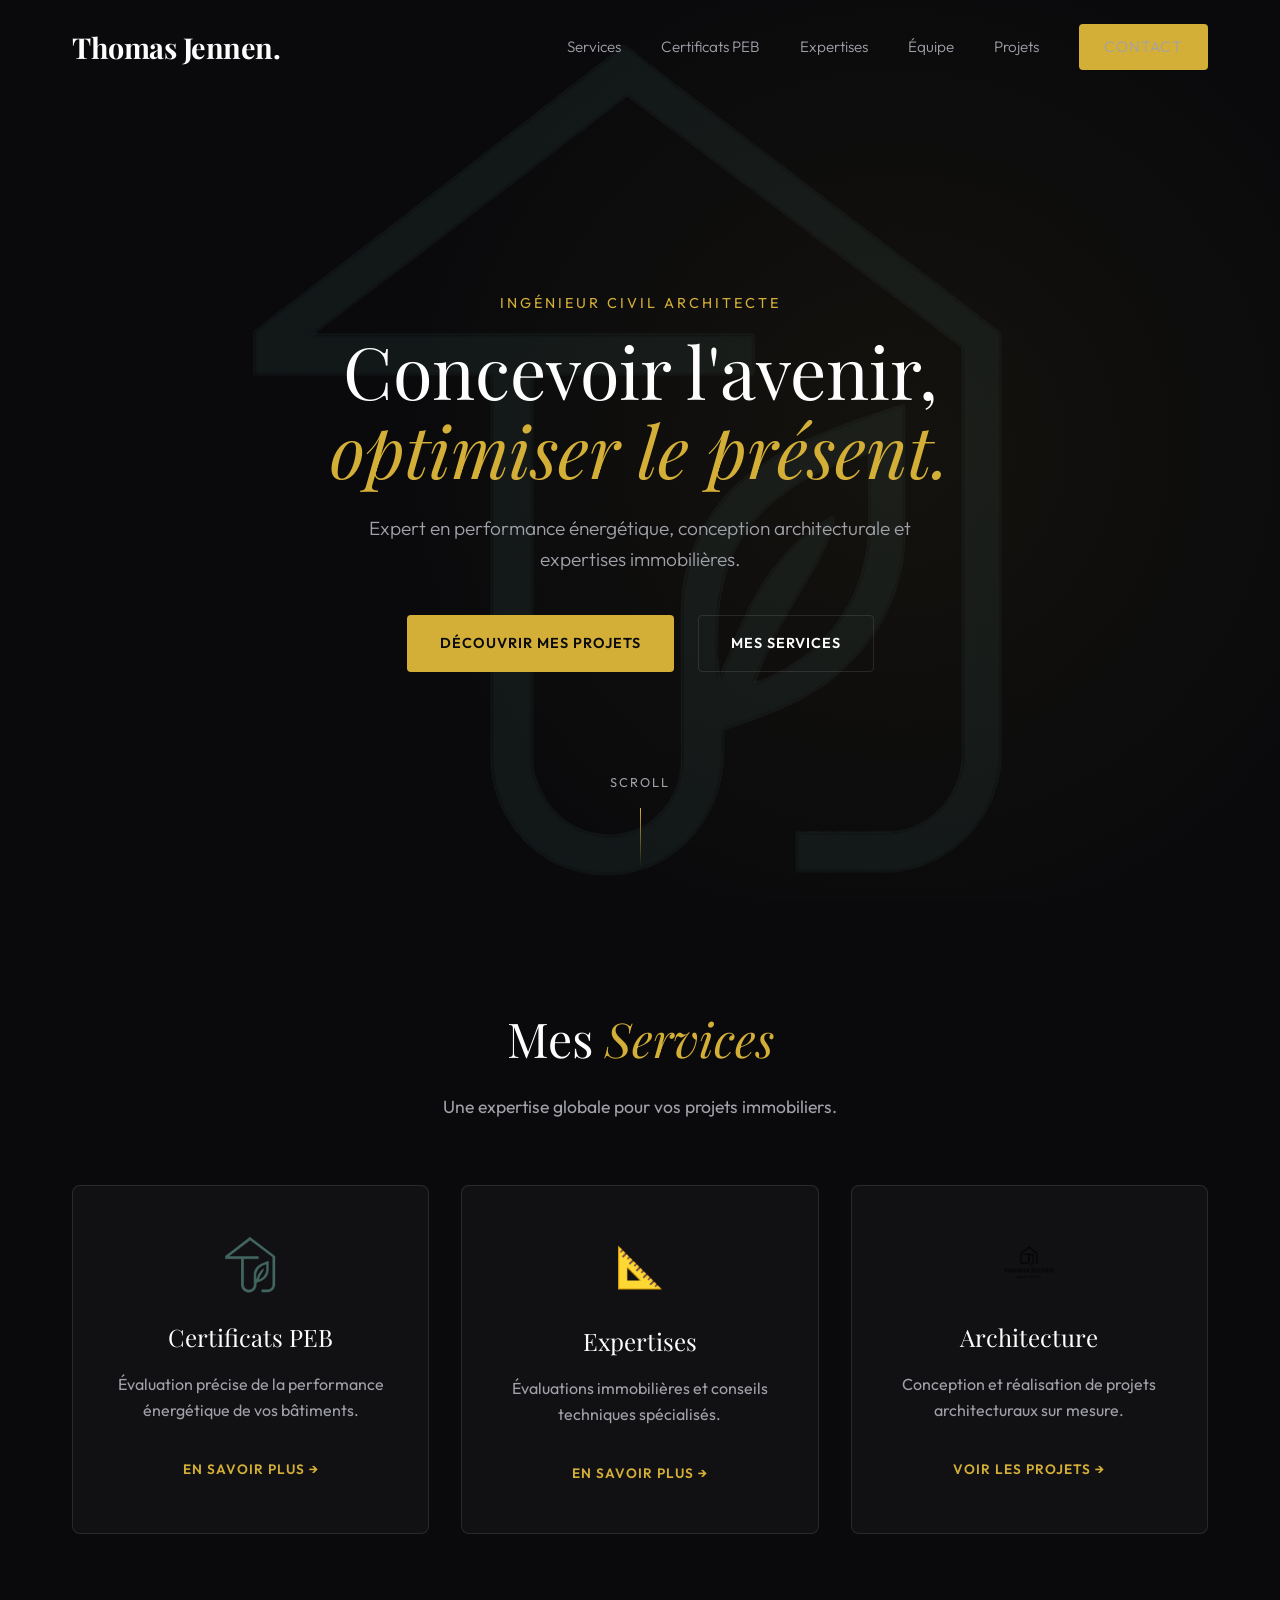
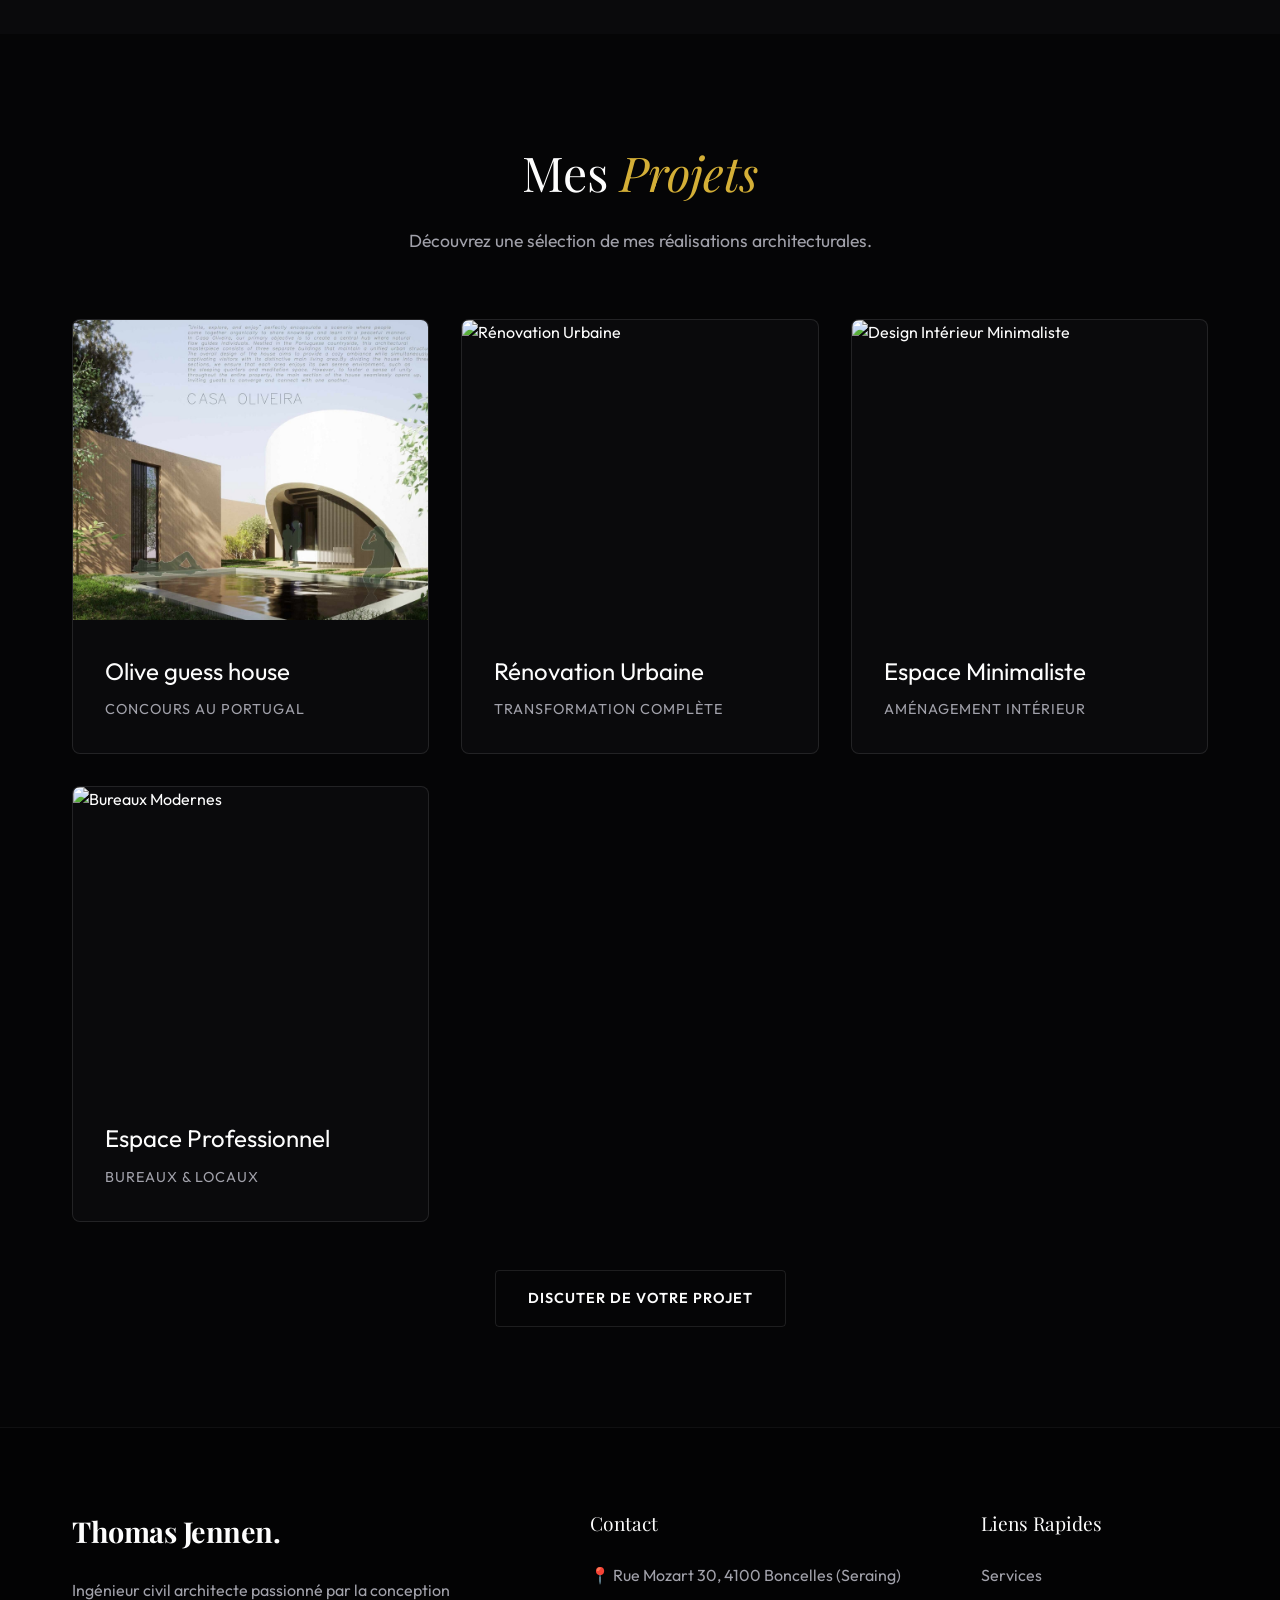
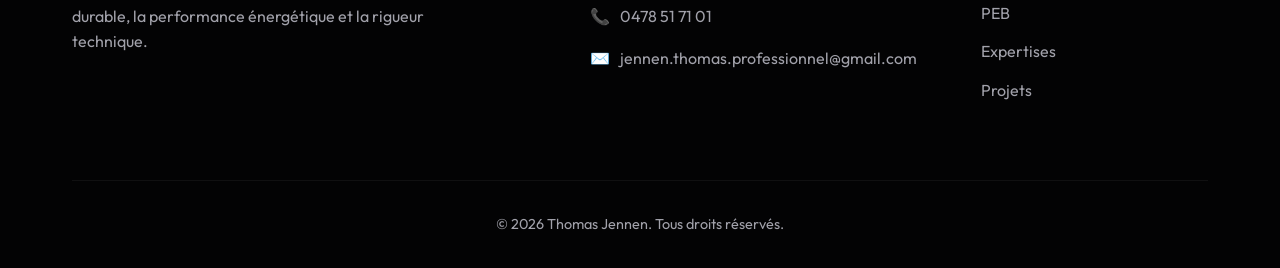
==== commit f91fcbff: "Test 8" ====
--- a/index.html
+++ b/index.html
@@ -71,7 +71,7 @@
                     <a href="expertises.html" class="service-link">En savoir plus &rarr;</a>
                 </div>
                 <div class="service-card reveal" style="transition-delay: 0.3s;">
-                    <div class="icon">🏛️</div>
+                    <div class="icon"><img src="images/Logo_noir.png" alt="Architecture" style="height: 60px; margin: 0 auto;"></div>
                     <h3>Architecture</h3>
                     <p>Conception et réalisation de projets architecturaux sur mesure.</p>
                     <a href="#projets" class="service-link">Voir les projets &rarr;</a>
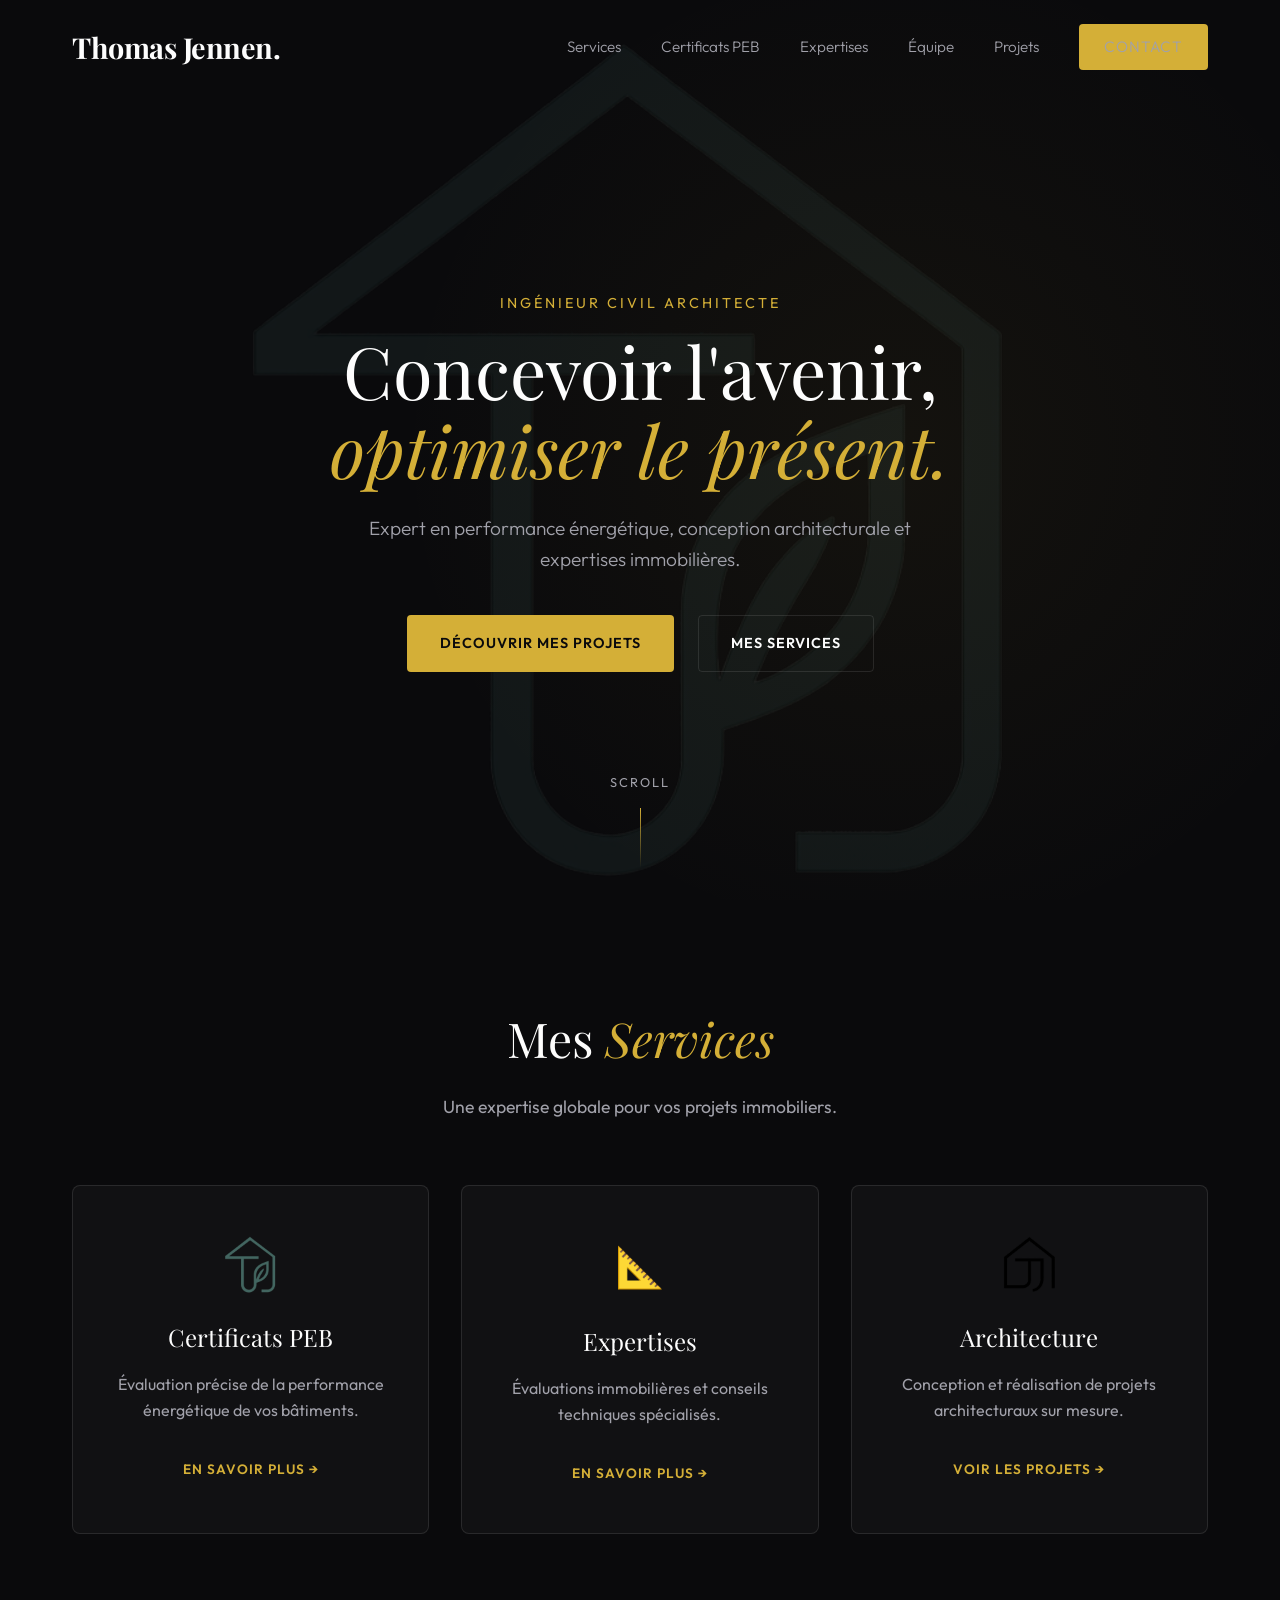
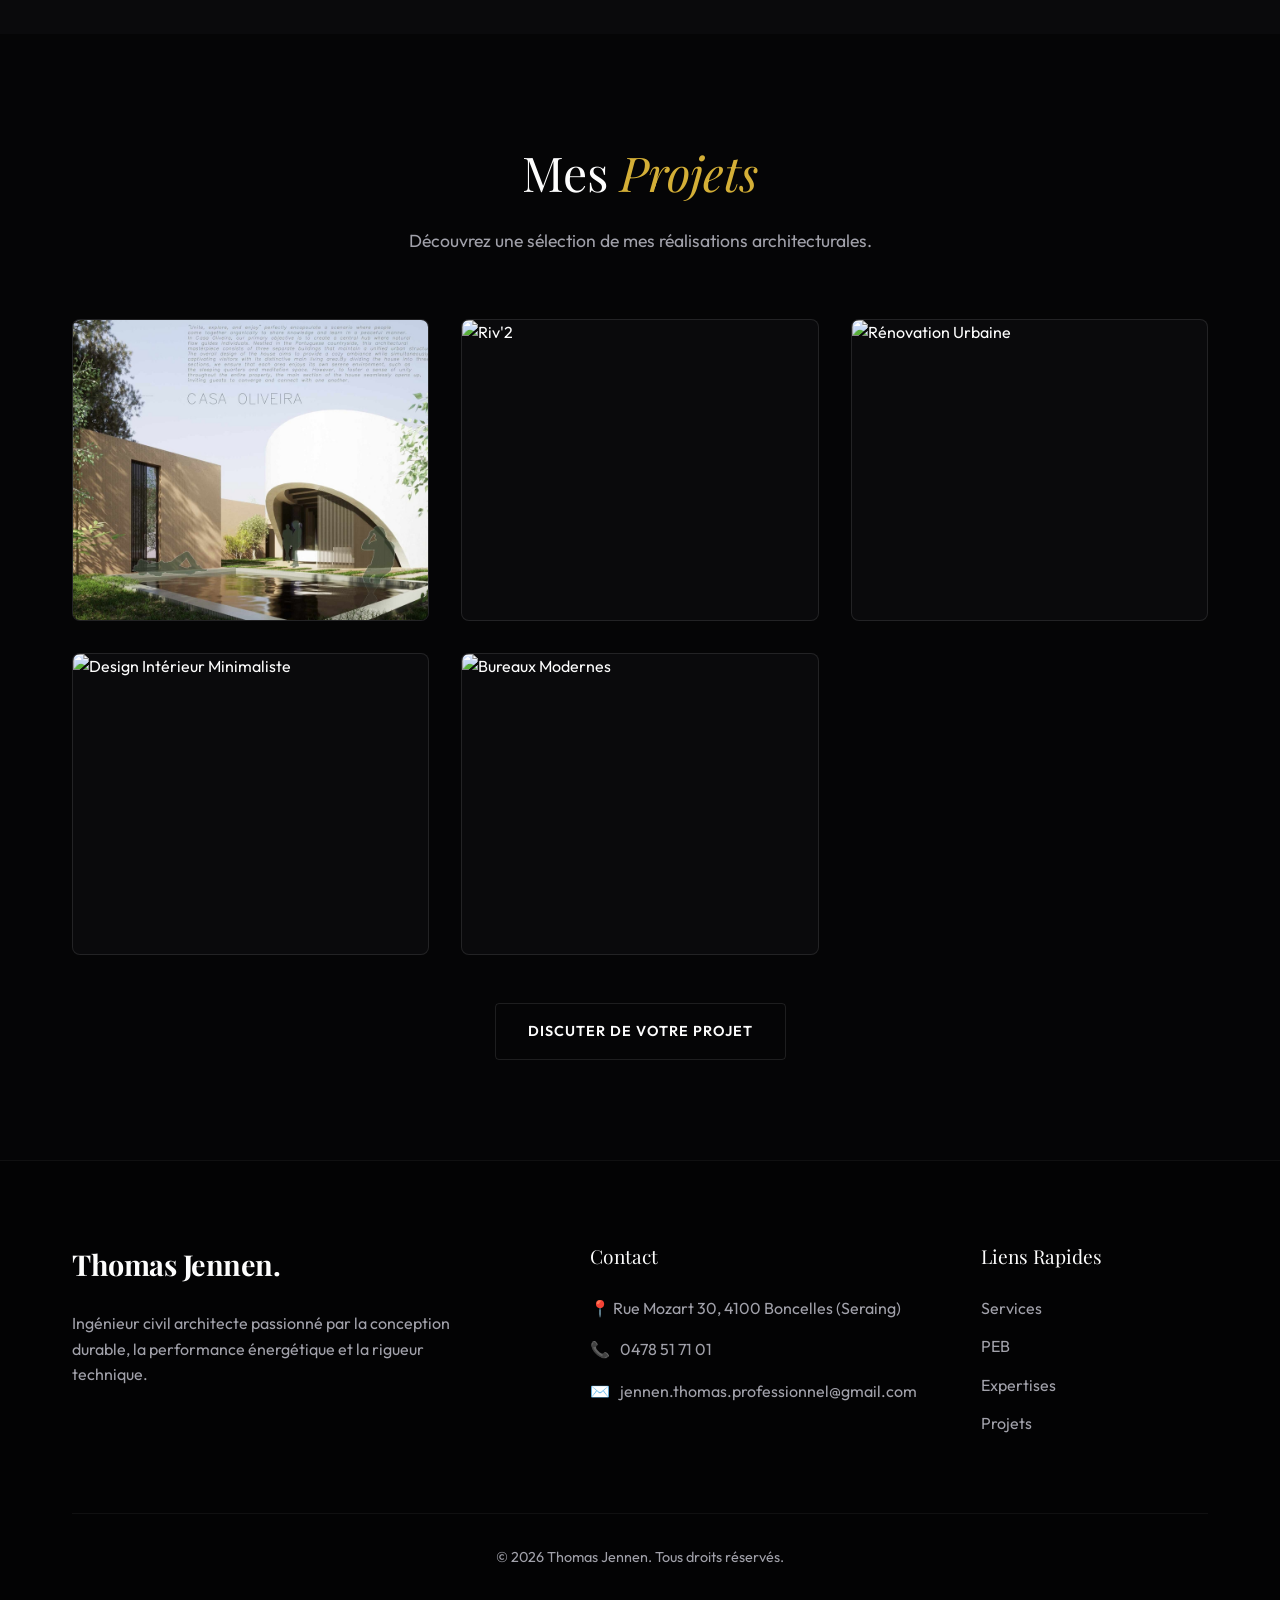
==== commit f951fd90: "Test 14" ====
--- a/index.html
+++ b/index.html
@@ -100,8 +100,19 @@
                     </div>
                 </a>
                 
-                <!-- Project 2 -->
+                <!-- Project 2: Riv'2 -->
                 <a href="project.html?id=2" class="project-card reveal" style="transition-delay: 0.1s;">
+                    <div class="project-img">
+                        <img src="images/Riv_1.png" alt="Riv'2">
+                    </div>
+                    <div class="project-info">
+                        <h3>Riv'2</h3>
+                        <p>Architecture</p>
+                    </div>
+                </a>
+
+                <!-- Project 3 -->
+                <a href="project.html?id=3" class="project-card reveal" style="transition-delay: 0.2s;">
                     <div class="project-img">
                         <img src="https://images.unsplash.com/photo-1545324418-cc1a3fa10c00?ixlib=rb-4.0.3&auto=format&fit=crop&w=800&q=80" alt="Rénovation Urbaine">
                     </div>
@@ -111,8 +122,8 @@
                     </div>
                 </a>
 
-                <!-- Project 3 -->
-                <a href="project.html?id=3" class="project-card reveal" style="transition-delay: 0.2s;">
+                <!-- Project 4 -->
+                <a href="project.html?id=4" class="project-card reveal" style="transition-delay: 0.3s;">
                     <div class="project-img">
                         <img src="https://images.unsplash.com/photo-1502672260266-1c1c24240f58?ixlib=rb-4.0.3&auto=format&fit=crop&w=800&q=80" alt="Design Intérieur Minimaliste">
                     </div>
@@ -121,14 +132,15 @@
                         <p>Aménagement intérieur</p>
                     </div>
                 </a>
-                <!-- Project 4 -->
-                <a href="project.html?id=4" class="project-card reveal" style="transition-delay: 0.3s;">
+
+                <!-- Project 5 -->
+                <a href="project.html?id=5" class="project-card reveal" style="transition-delay: 0.4s;">
                     <div class="project-img">
                         <img src="https://images.unsplash.com/photo-1528909514045-2f4461f0fb98?ixlib=rb-4.0.3&auto=format&fit=crop&w=800&q=80" alt="Bureaux Modernes">
                     </div>
                     <div class="project-info">
                         <h3>Espace Professionnel</h3>
-                        <p>Bureaux & locaux</p>
+                        <p>Bureaux &amp; locaux</p>
                     </div>
                 </a>
             </div>
--- a/styles.css
+++ b/styles.css
@@ -608,6 +608,7 @@
     overflow: hidden;
     border: 1px solid var(--border-color);
     transition: var(--transition);
+    position: relative;
 }
 
 .project-card:hover {
@@ -633,21 +634,53 @@
 }
 
 .project-info {
+    position: absolute;
+    inset: 0;
+    display: flex;
+    flex-direction: column;
+    justify-content: center;
+    align-items: center;
+    text-align: center;
     padding: 2rem;
+    background: rgba(0, 0, 0, 0.75);
+    opacity: 0;
+    transition: var(--transition);
+}
+
+.project-card:hover .project-info {
+    opacity: 1;
 }
 
 .project-info h3 {
-    font-size: 1.5rem;
+    font-size: 1.8rem;
     margin-bottom: 0.5rem;
     font-family: var(--font-primary);
-    font-weight: 400;
+    font-weight: 800;
+    color: #fff;
+    transform: translateY(20px);
+    transition: transform 0.4s ease, opacity 0.4s ease;
+    opacity: 0;
+}
+
+.project-card:hover .project-info h3 {
+    transform: translateY(0);
+    opacity: 1;
 }
 
 .project-info p {
-    color: var(--text-secondary);
+    color: var(--accent-color);
     font-size: 0.9rem;
     text-transform: uppercase;
     letter-spacing: 1px;
+    font-weight: 600;
+    transform: translateY(20px);
+    transition: transform 0.4s ease 0.1s, opacity 0.4s ease 0.1s;
+    opacity: 0;
+}
+
+.project-card:hover .project-info p {
+    transform: translateY(0);
+    opacity: 1;
 }
 
 /* =========================================
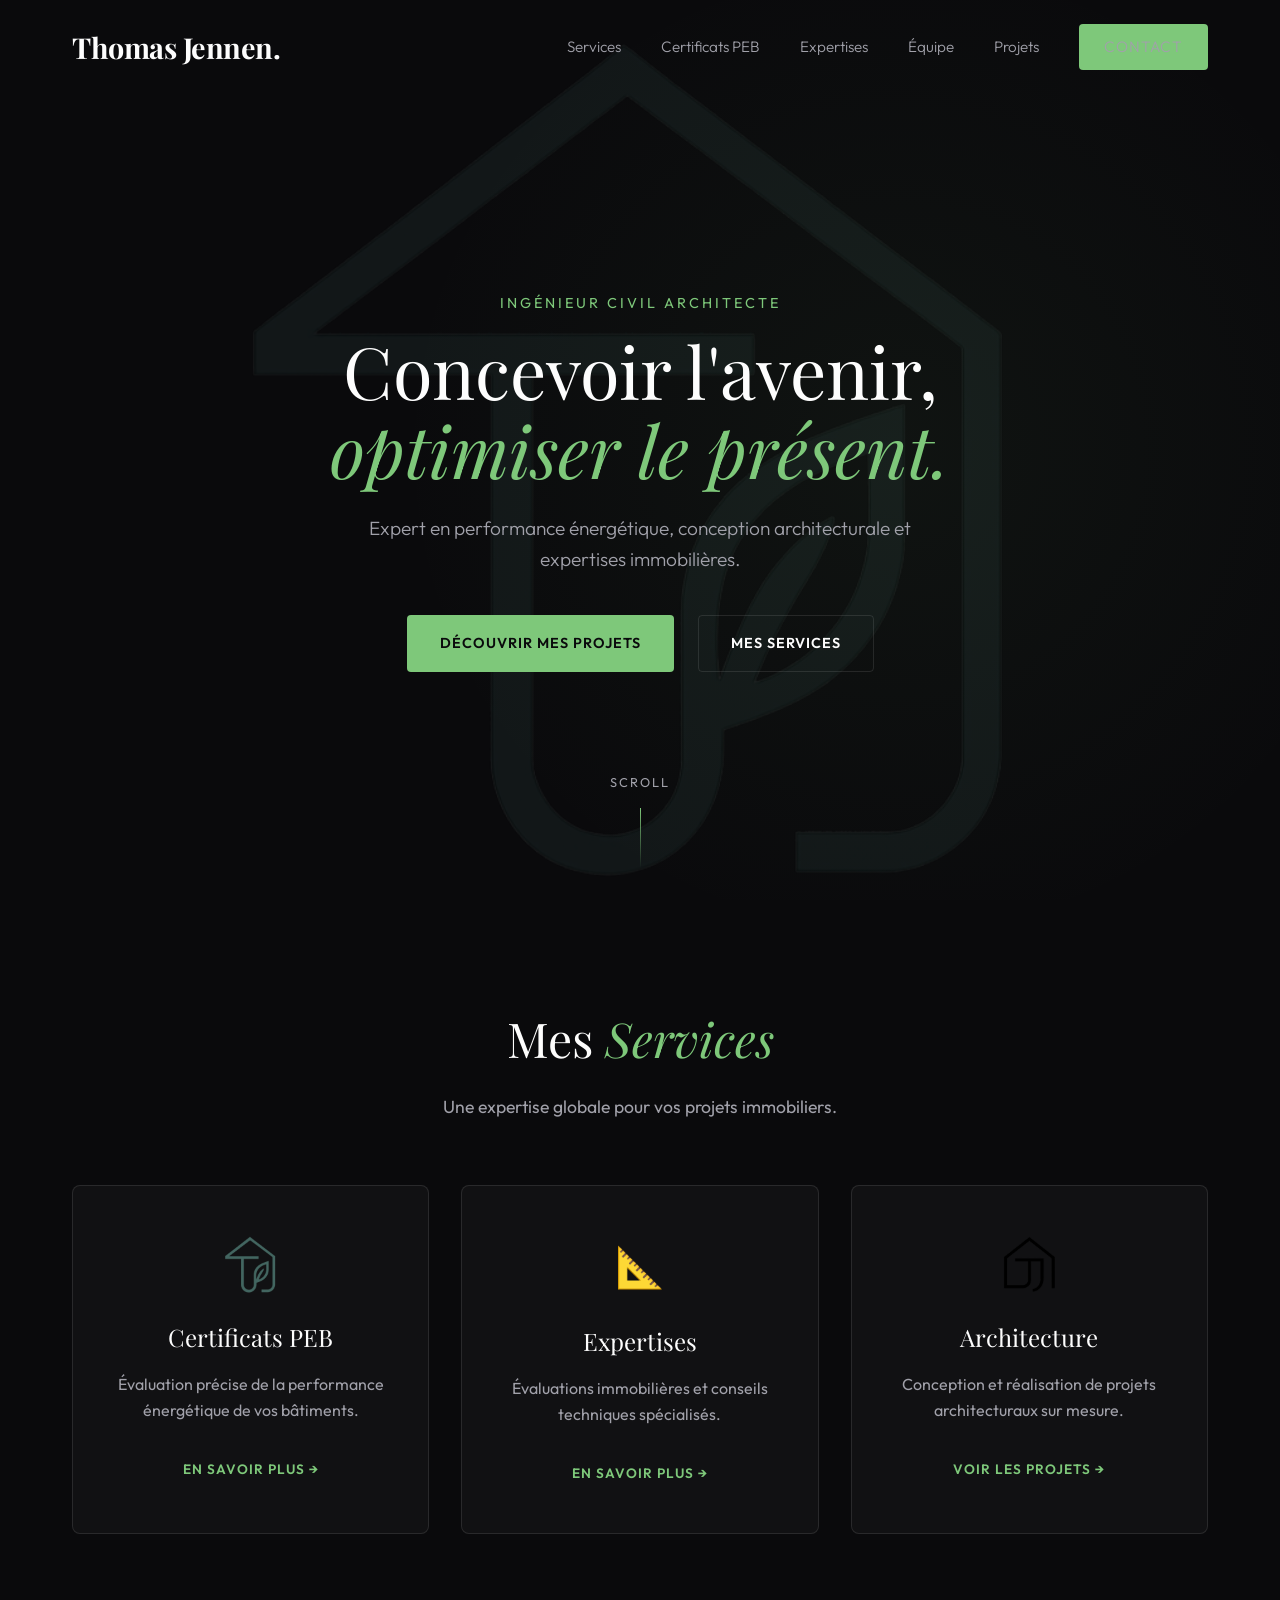
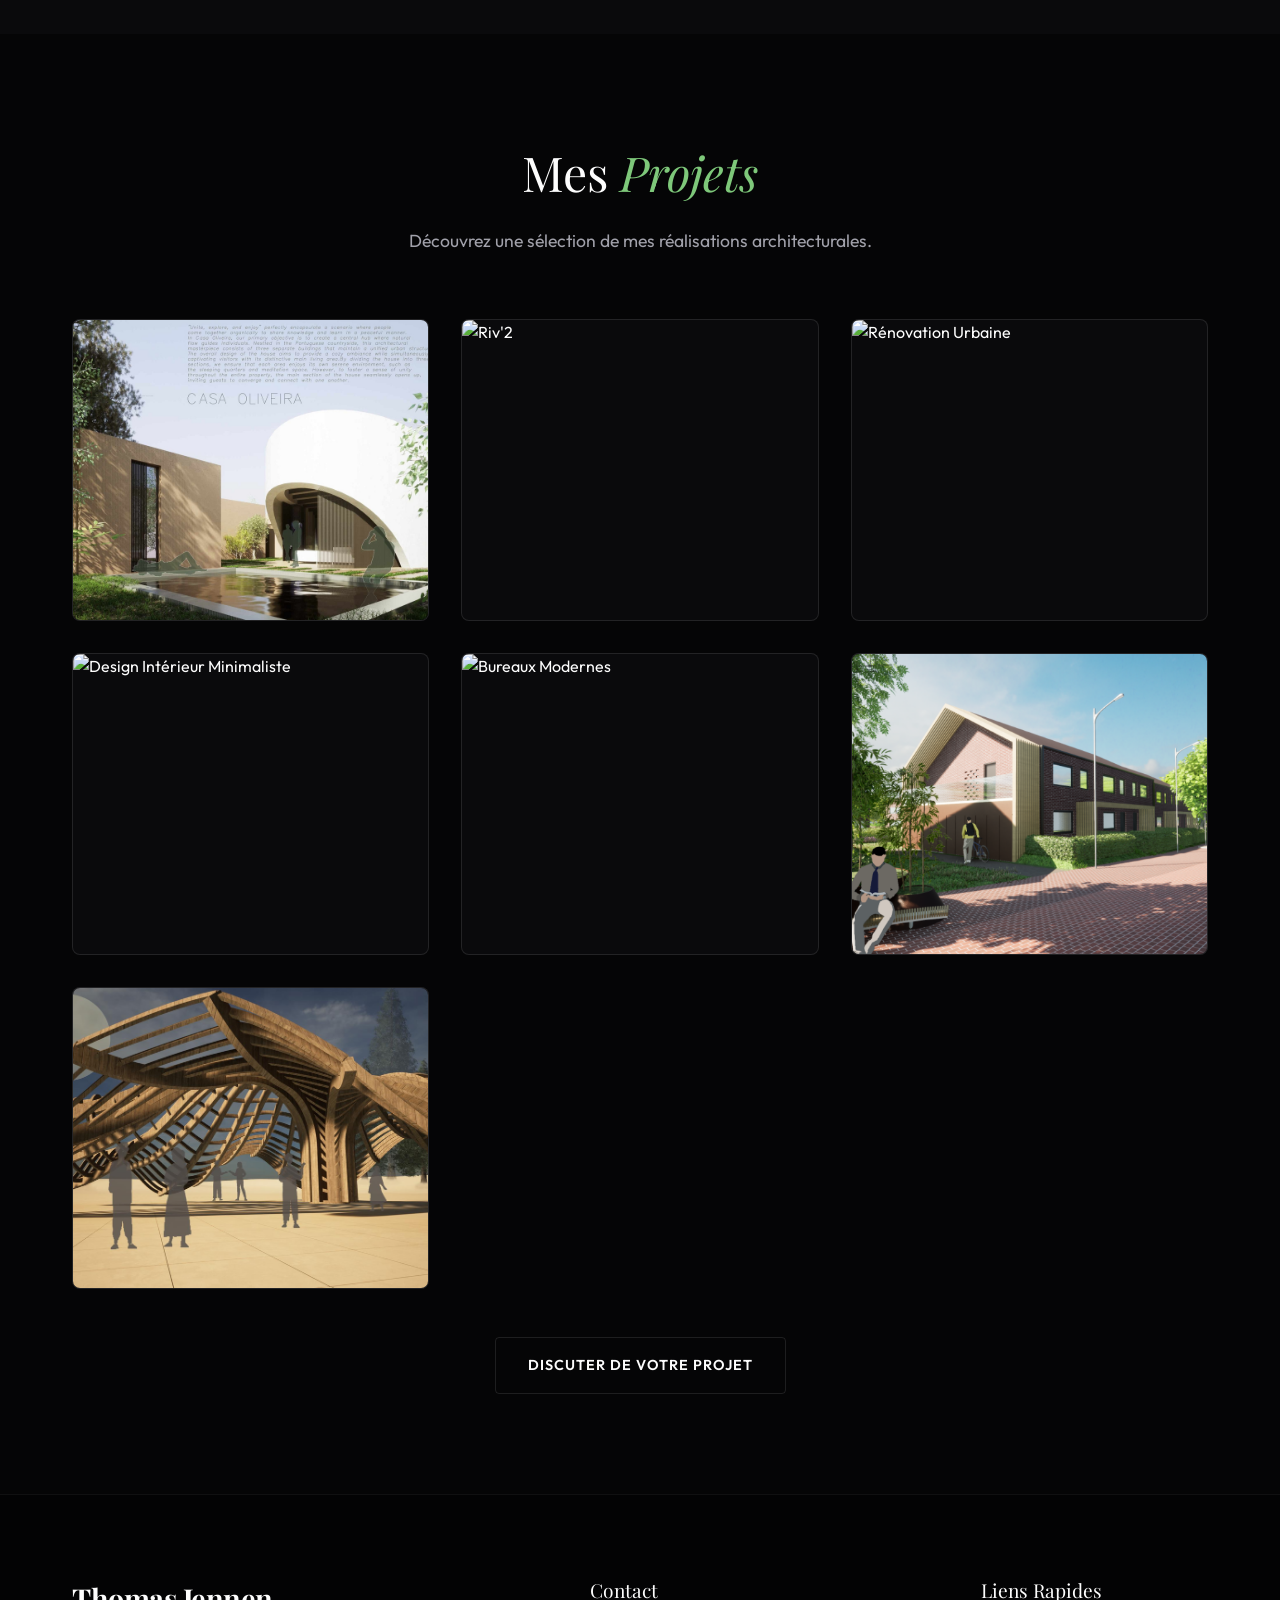
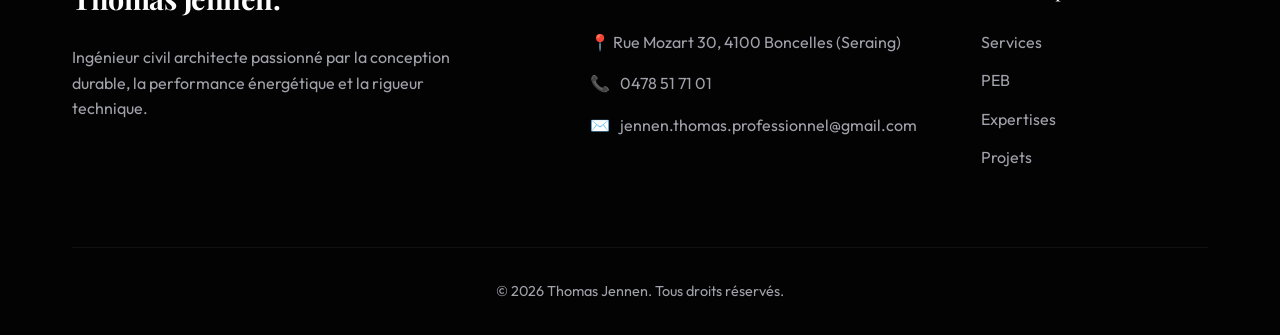
==== commit f4f47aa5: "Test 15" ====
--- a/index.html
+++ b/index.html
@@ -143,6 +143,28 @@
                         <p>Bureaux &amp; locaux</p>
                     </div>
                 </a>
+
+                <!-- Project 6: Tram Vitalis -->
+                <a href="project.html?id=6" class="project-card reveal" style="transition-delay: 0.5s;">
+                    <div class="project-img">
+                        <img src="images/Vitalis_1.png" alt="Tram Vitalis">
+                    </div>
+                    <div class="project-info">
+                        <h3>Tram Vitalis</h3>
+                        <p>Architecture</p>
+                    </div>
+                </a>
+
+                <!-- Project 7: Le Pleureur -->
+                <a href="project.html?id=7" class="project-card reveal" style="transition-delay: 0.6s;">
+                    <div class="project-img">
+                        <img src="images/Pleureur_1.png" alt="Le Pleureur">
+                    </div>
+                    <div class="project-info">
+                        <h3>Le Pleureur</h3>
+                        <p>Architecture</p>
+                    </div>
+                </a>
             </div>
             
             <div class="text-center mt-5">
--- a/styles.css
+++ b/styles.css
@@ -11,9 +11,9 @@
     --text-primary: #fdfdfd;
     --text-secondary: #a1a1aa;
     
-    --accent-color: #d4af37; /* Warm gold */
-    --accent-hover: #f1c40f;
-    --accent-light: rgba(212, 175, 55, 0.1);
+    --accent-color: #7ec87a; /* Vert pastel graphique */
+    --accent-hover: #5db85a;
+    --accent-light: rgba(126, 200, 122, 0.1);
 
     --border-color: rgba(255, 255, 255, 0.1);
 
@@ -115,7 +115,7 @@
 .btn-primary:hover {
     background-color: var(--accent-hover);
     transform: translateY(-3px);
-    box-shadow: 0 10px 20px rgba(212, 175, 55, 0.2);
+    box-shadow: 0 10px 20px rgba(126, 200, 122, 0.2);
 }
 
 .btn-secondary {
@@ -218,7 +218,7 @@
     align-items: center;
     position: relative;
     padding: 0 2rem;
-    background: radial-gradient(circle at 70% 50%, rgba(212, 175, 55, 0.05) 0%, transparent 50%);
+    background: radial-gradient(circle at 70% 50%, rgba(126, 200, 122, 0.05) 0%, transparent 50%);
 }
 
 .hero::before {
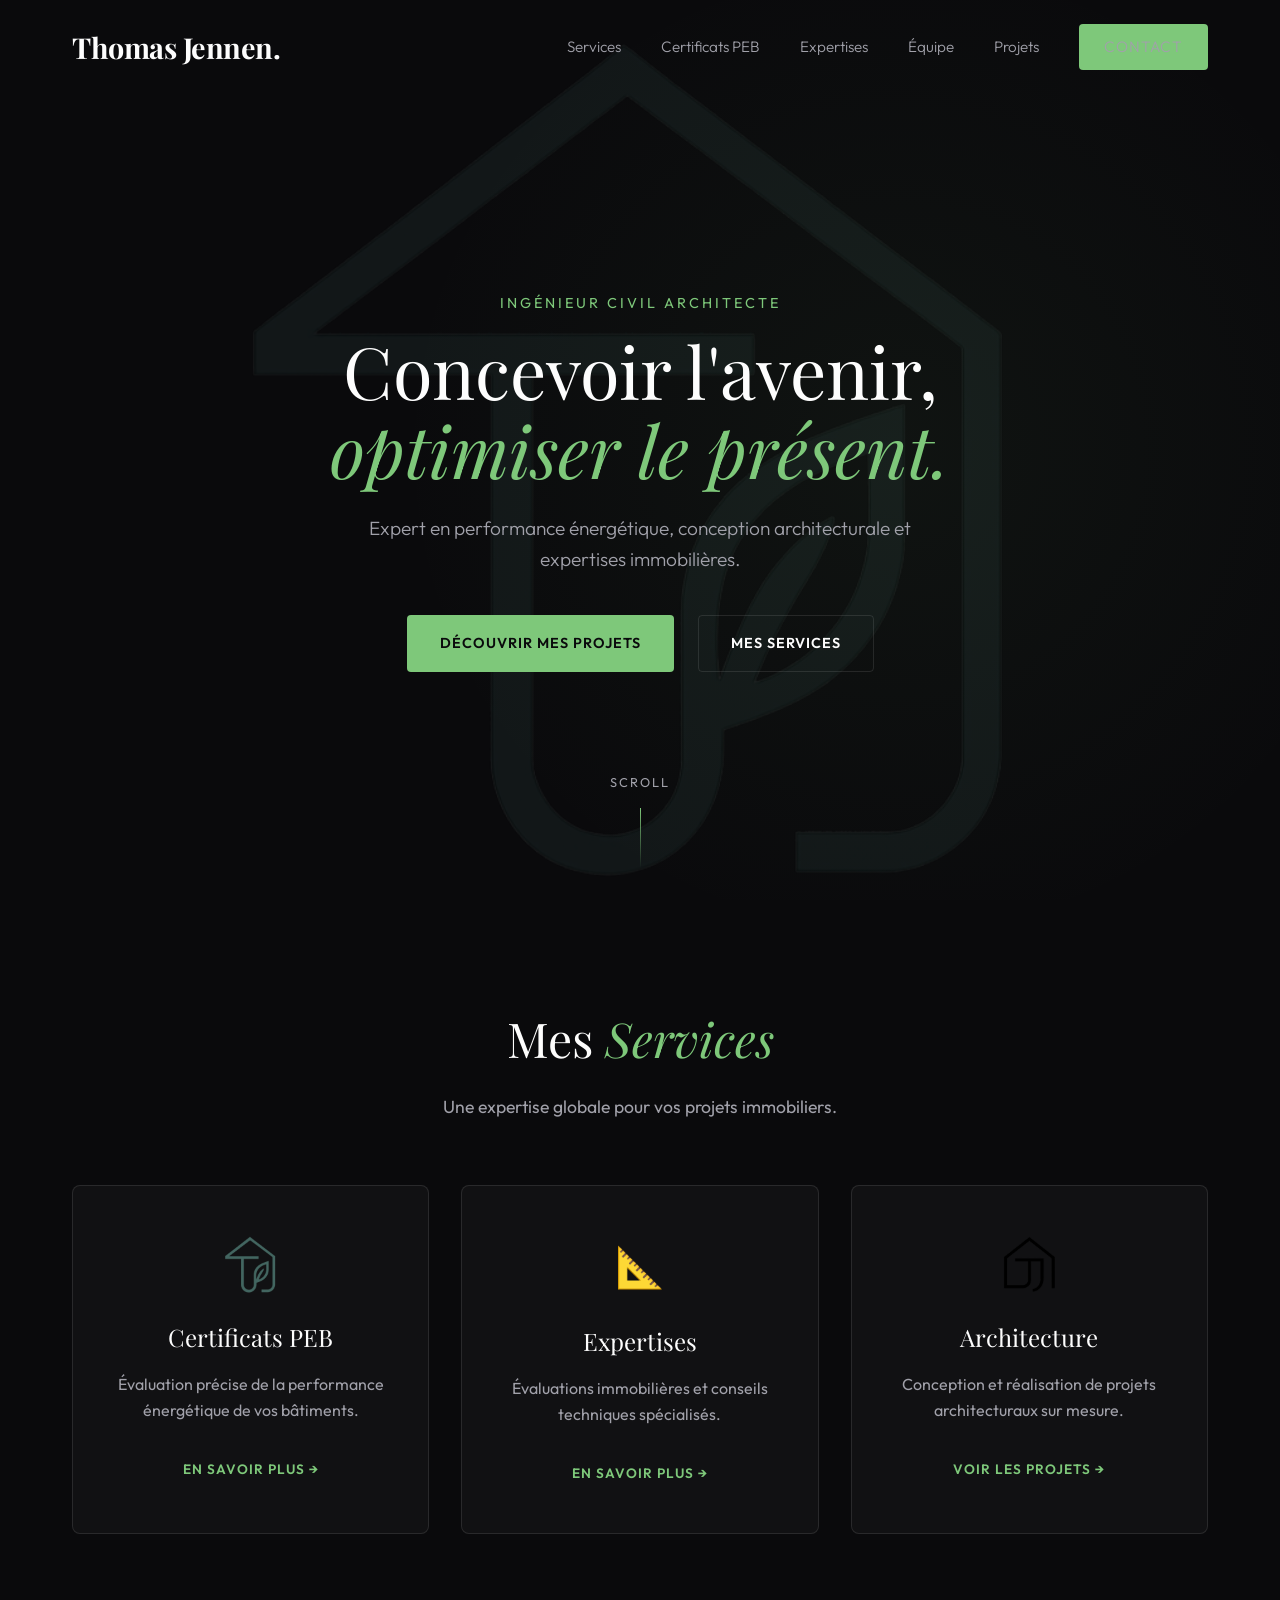
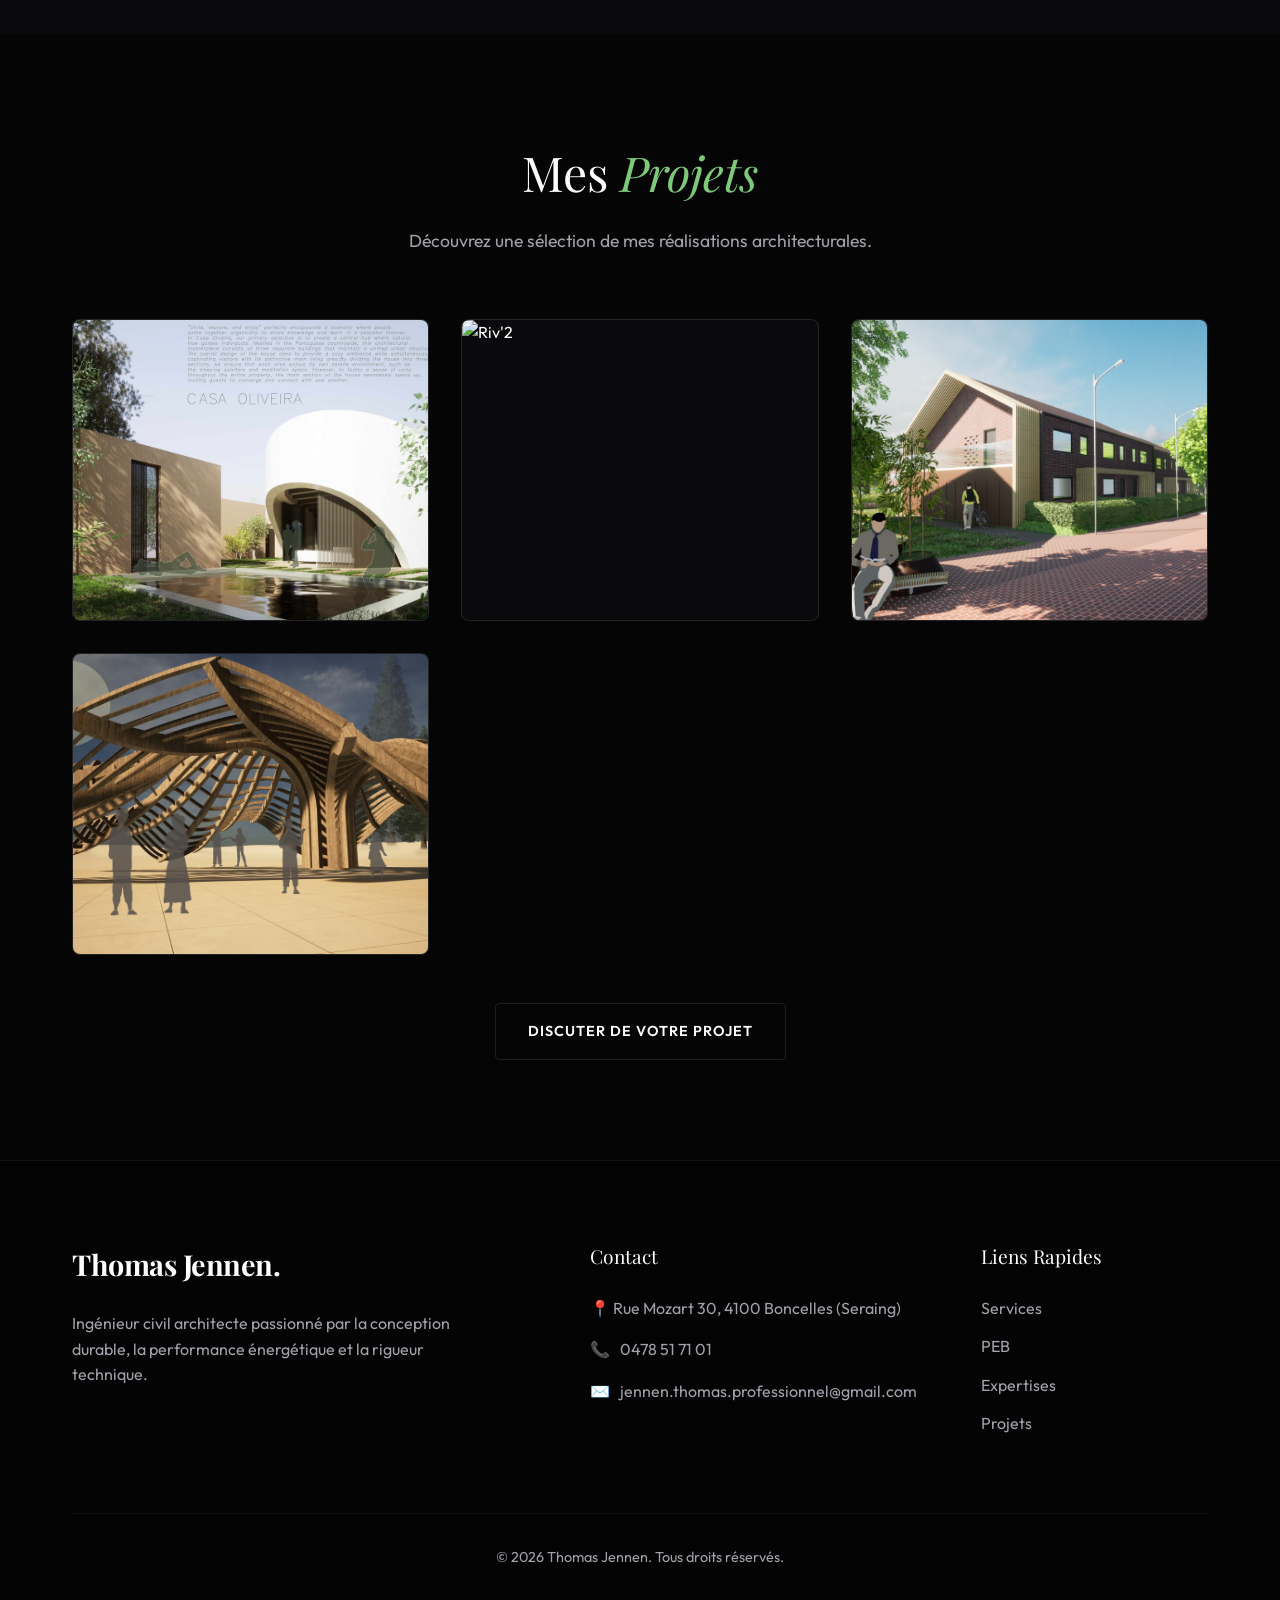
==== commit de8d5579: "Test 16" ====
--- a/index.html
+++ b/index.html
@@ -111,39 +111,6 @@
                     </div>
                 </a>
 
-                <!-- Project 3 -->
-                <a href="project.html?id=3" class="project-card reveal" style="transition-delay: 0.2s;">
-                    <div class="project-img">
-                        <img src="https://images.unsplash.com/photo-1545324418-cc1a3fa10c00?ixlib=rb-4.0.3&auto=format&fit=crop&w=800&q=80" alt="Rénovation Urbaine">
-                    </div>
-                    <div class="project-info">
-                        <h3>Rénovation Urbaine</h3>
-                        <p>Transformation complète</p>
-                    </div>
-                </a>
-
-                <!-- Project 4 -->
-                <a href="project.html?id=4" class="project-card reveal" style="transition-delay: 0.3s;">
-                    <div class="project-img">
-                        <img src="https://images.unsplash.com/photo-1502672260266-1c1c24240f58?ixlib=rb-4.0.3&auto=format&fit=crop&w=800&q=80" alt="Design Intérieur Minimaliste">
-                    </div>
-                    <div class="project-info">
-                        <h3>Espace Minimaliste</h3>
-                        <p>Aménagement intérieur</p>
-                    </div>
-                </a>
-
-                <!-- Project 5 -->
-                <a href="project.html?id=5" class="project-card reveal" style="transition-delay: 0.4s;">
-                    <div class="project-img">
-                        <img src="https://images.unsplash.com/photo-1528909514045-2f4461f0fb98?ixlib=rb-4.0.3&auto=format&fit=crop&w=800&q=80" alt="Bureaux Modernes">
-                    </div>
-                    <div class="project-info">
-                        <h3>Espace Professionnel</h3>
-                        <p>Bureaux &amp; locaux</p>
-                    </div>
-                </a>
-
                 <!-- Project 6: Tram Vitalis -->
                 <a href="project.html?id=6" class="project-card reveal" style="transition-delay: 0.5s;">
                     <div class="project-img">
